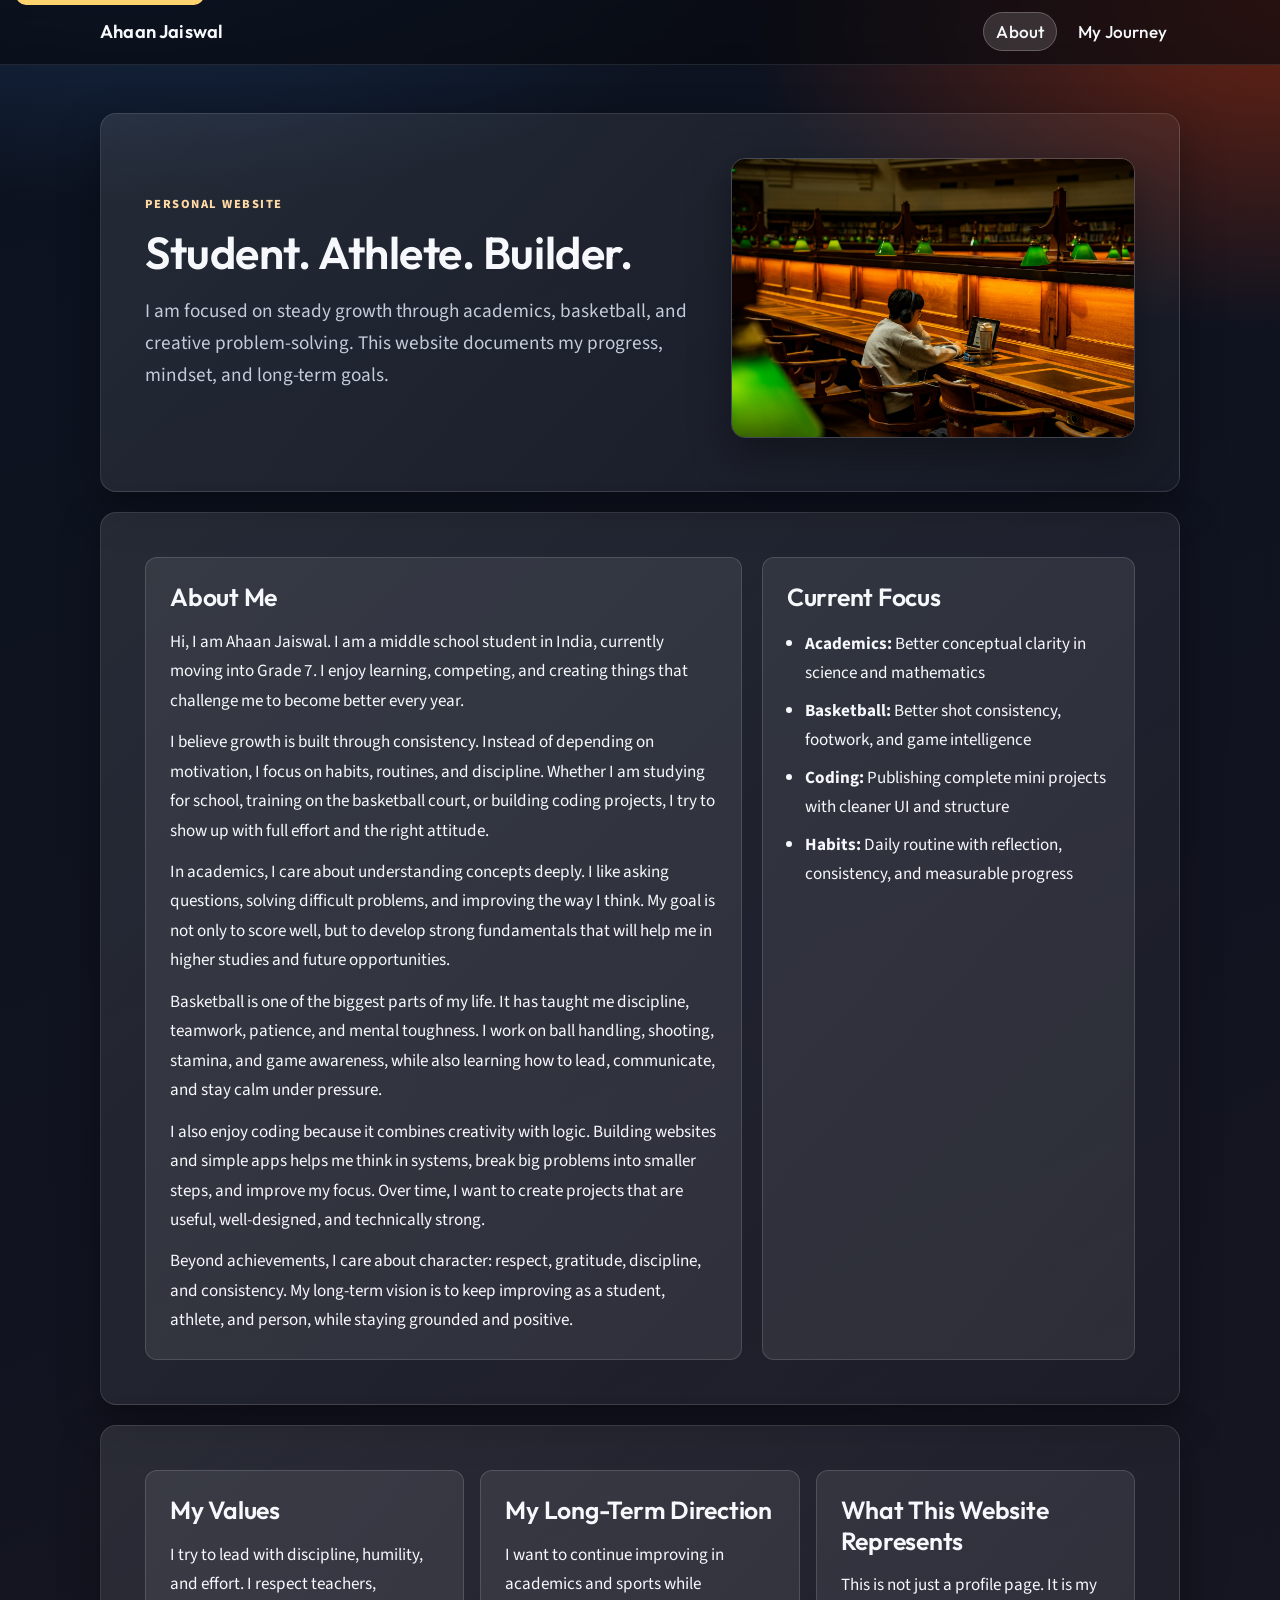
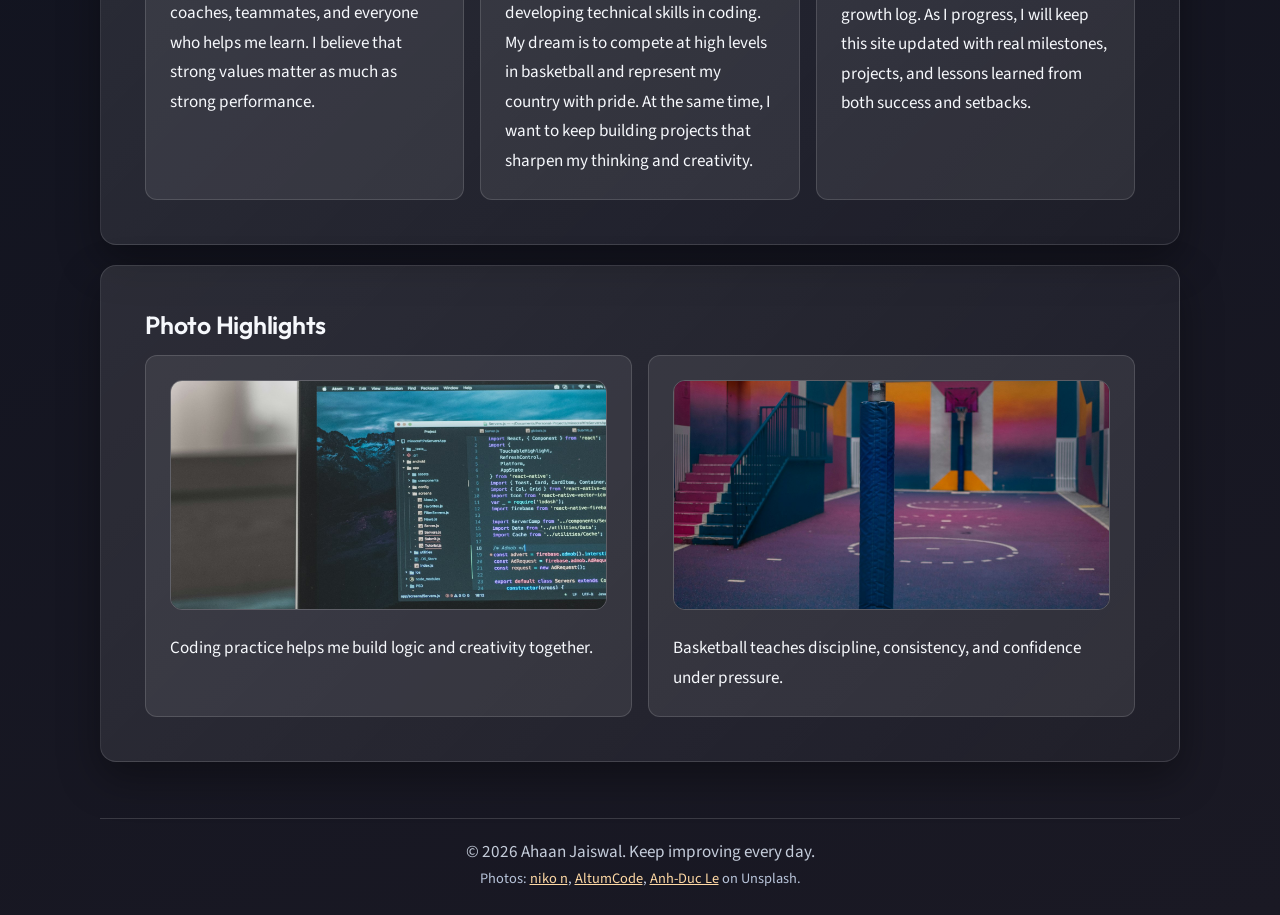
==== index.html @ 83261058 "Add files via upload" ====
<!DOCTYPE html>
<html lang="en">
<head>
  <meta charset="UTF-8">
  <meta name="viewport" content="width=device-width, initial-scale=1">
  <title>Ahaan Jaiswal | Student Portfolio</title>
  <meta name="description" content="Official website of Ahaan Jaiswal, a student developing in academics, basketball, coding, and personal growth.">
  <meta name="robots" content="index, follow">
  <link rel="canonical" href="https://example.com/">
  <meta property="og:type" content="website">
  <meta property="og:title" content="Ahaan Jaiswal | Student Portfolio">
  <meta property="og:description" content="Ahaan's personal website sharing his journey in academics, basketball, and coding.">
  <meta property="og:url" content="https://example.com/">
  <meta name="twitter:card" content="summary_large_image">
  <meta name="twitter:title" content="Ahaan Jaiswal | Student Portfolio">
  <meta name="twitter:description" content="Ahaan's personal website sharing his journey in academics, basketball, and coding.">
  <link rel="preconnect" href="https://fonts.googleapis.com">
  <link rel="preconnect" href="https://fonts.gstatic.com" crossorigin>
  <link href="https://fonts.googleapis.com/css2?family=Outfit:wght@500;600;700&family=Source+Sans+3:wght@400;500;600;700&display=swap" rel="stylesheet">
  <link rel="icon" href="favicon.svg" type="image/svg+xml">
  <link rel="stylesheet" href="style.css">
</head>
<body>
  <a class="skip-link" href="#main-content">Skip to main content</a>

  <header class="site-header">
    <nav class="navbar" aria-label="Main">
      <a class="logo" href="index.html" aria-label="Ahaan Jaiswal home">Ahaan Jaiswal</a>
      <ul class="nav-links">
        <li><a href="index.html" aria-current="page">About</a></li>
        <li><a href="journey.html">My Journey</a></li>
      </ul>
    </nav>
  </header>

  <main id="main-content">
    <section class="hero panel">
      <div class="hero-layout">
        <div>
          <p class="eyebrow">Personal Website</p>
          <h1>Student. Athlete. Builder.</h1>
          <p class="hero-copy">
            I am focused on steady growth through academics, basketball, and creative problem-solving.
            This website documents my progress, mindset, and long-term goals.
          </p>
        </div>
        <figure class="hero-media">
          <img src="assets/images/about-study.jpg" alt="Study desk setup with notebook and laptop" width="1600" height="1067" loading="eager">
        </figure>
      </div>
    </section>

    <section class="panel section-grid" aria-labelledby="about-heading">
      <article class="card content-card">
        <h2 id="about-heading">About Me</h2>
        <p>
          Hi, I am Ahaan Jaiswal. I am a middle school student in India, currently moving into Grade 7.
          I enjoy learning, competing, and creating things that challenge me to become better every year.
        </p>
        <p>
          I believe growth is built through consistency. Instead of depending on motivation, I focus on habits,
          routines, and discipline. Whether I am studying for school, training on the basketball court, or building
          coding projects, I try to show up with full effort and the right attitude.
        </p>
        <p>
          In academics, I care about understanding concepts deeply. I like asking questions, solving difficult problems,
          and improving the way I think. My goal is not only to score well, but to develop strong fundamentals that
          will help me in higher studies and future opportunities.
        </p>
        <p>
          Basketball is one of the biggest parts of my life. It has taught me discipline, teamwork, patience,
          and mental toughness. I work on ball handling, shooting, stamina, and game awareness, while also learning
          how to lead, communicate, and stay calm under pressure.
        </p>
        <p>
          I also enjoy coding because it combines creativity with logic. Building websites and simple apps helps me
          think in systems, break big problems into smaller steps, and improve my focus. Over time, I want to create
          projects that are useful, well-designed, and technically strong.
        </p>
        <p>
          Beyond achievements, I care about character: respect, gratitude, discipline, and consistency. My long-term
          vision is to keep improving as a student, athlete, and person, while staying grounded and positive.
        </p>
      </article>

      <aside class="card stats-card" aria-label="Core focus areas">
        <h2>Current Focus</h2>
        <ul>
          <li><strong>Academics:</strong> Better conceptual clarity in science and mathematics</li>
          <li><strong>Basketball:</strong> Better shot consistency, footwork, and game intelligence</li>
          <li><strong>Coding:</strong> Publishing complete mini projects with cleaner UI and structure</li>
          <li><strong>Habits:</strong> Daily routine with reflection, consistency, and measurable progress</li>
        </ul>
      </aside>
    </section>

    <section class="panel" aria-labelledby="values-heading">
      <div class="about-stack">
        <article class="card">
          <h2 id="values-heading">My Values</h2>
          <p>
            I try to lead with discipline, humility, and effort. I respect teachers, coaches, teammates,
            and everyone who helps me learn. I believe that strong values matter as much as strong performance.
          </p>
        </article>
        <article class="card">
          <h2>My Long-Term Direction</h2>
          <p>
            I want to continue improving in academics and sports while developing technical skills in coding.
            My dream is to compete at high levels in basketball and represent my country with pride.
            At the same time, I want to keep building projects that sharpen my thinking and creativity.
          </p>
        </article>
        <article class="card">
          <h2>What This Website Represents</h2>
          <p>
            This is not just a profile page. It is my growth log. As I progress, I will keep this site updated
            with real milestones, projects, and lessons learned from both success and setbacks.
          </p>
        </article>
      </div>
    </section>

    <section class="panel" aria-labelledby="photo-highlights-heading">
      <h2 id="photo-highlights-heading" class="section-title">Photo Highlights</h2>
      <div class="media-grid">
        <article class="card media-card">
          <img src="assets/images/about-coding.jpg" alt="Laptop showing code while someone types" width="1600" height="1953" loading="lazy">
          <p>Coding practice helps me build logic and creativity together.</p>
        </article>
        <article class="card media-card">
          <img src="assets/images/journey-basketball.jpg" alt="Basketball hoop on an outdoor court at sunset" width="1600" height="1067" loading="lazy">
          <p>Basketball teaches discipline, consistency, and confidence under pressure.</p>
        </article>
      </div>
    </section>
  </main>

  <footer class="site-footer">
    <p>© 2026 Ahaan Jaiswal. Keep improving every day.</p>
    <p class="credit-note">
      Photos: <a href="https://unsplash.com/photos/SFUgDVSkfUM" target="_blank" rel="noopener noreferrer">niko n</a>,
      <a href="https://unsplash.com/photos/zE007SNgcdE" target="_blank" rel="noopener noreferrer">AltumCode</a>,
      <a href="https://unsplash.com/photos/K40a6VZf9R4" target="_blank" rel="noopener noreferrer">Anh-Duc Le</a> on Unsplash.
    </p>
  </footer>
</body>
</html>
---- style.css ----
:root {
  --bg: #0b121f;
  --surface: rgba(255, 255, 255, 0.08);
  --surface-strong: rgba(255, 255, 255, 0.14);
  --text: #f6f8fc;
  --muted: #c4ccda;
  --primary: #ff6a00;
  --primary-deep: #d94b00;
  --ring: #ffd36d;
  --border: rgba(255, 255, 255, 0.22);
  --shadow: 0 16px 40px rgba(0, 0, 0, 0.35);
  --radius: 16px;
  --max-width: 1080px;
}

* {
  box-sizing: border-box;
}

html,
body {
  margin: 0;
  padding: 0;
}

body {
  font-family: "Source Sans 3", "Segoe UI", sans-serif;
  font-size: 1.07rem;
  font-weight: 400;
  color: var(--text);
  line-height: 1.72;
  -webkit-font-smoothing: antialiased;
  text-rendering: optimizeLegibility;
  background:
    radial-gradient(1200px 700px at 10% -10%, #1f3d68 0%, transparent 65%),
    radial-gradient(900px 550px at 100% 0%, #6b2312 0%, transparent 60%),
    linear-gradient(160deg, #0b121f 0%, #121420 50%, #1a1924 100%);
  min-height: 100vh;
}

.skip-link {
  position: absolute;
  top: -44px;
  left: 16px;
  background: var(--ring);
  color: #111;
  padding: 10px 14px;
  border-radius: 10px;
  text-decoration: none;
  font-weight: 700;
  z-index: 2000;
}

.skip-link:focus-visible {
  top: 16px;
}

.site-header {
  position: sticky;
  top: 0;
  z-index: 1000;
  backdrop-filter: blur(10px);
  background: rgba(8, 10, 16, 0.68);
  border-bottom: 1px solid rgba(255, 255, 255, 0.1);
}

.navbar {
  width: min(var(--max-width), calc(100% - 2rem));
  margin: 0 auto;
  padding: 16px 0;
  display: flex;
  justify-content: space-between;
  align-items: center;
  gap: 1rem;
}

.logo {
  color: var(--text);
  text-decoration: none;
  font-family: "Outfit", "Source Sans 3", sans-serif;
  font-size: 1.15rem;
  font-weight: 600;
  letter-spacing: 0.01em;
}

.nav-links {
  list-style: none;
  display: flex;
  gap: 0.5rem;
  margin: 0;
  padding: 0;
  flex-wrap: wrap;
  justify-content: flex-end;
}

.nav-links a {
  color: var(--text);
  text-decoration: none;
  font-family: "Outfit", "Source Sans 3", sans-serif;
  font-weight: 500;
  letter-spacing: 0.01em;
  padding: 8px 12px;
  border-radius: 999px;
  border: 1px solid transparent;
}

.nav-links a[aria-current="page"] {
  background: var(--surface-strong);
  border-color: var(--border);
}

.nav-links a:hover {
  background: var(--surface);
}

.nav-links a:focus-visible,
.logo:focus-visible,
button:focus-visible,
input:focus-visible,
select:focus-visible,
textarea:focus-visible {
  outline: 3px solid var(--ring);
  outline-offset: 2px;
}

main {
  width: min(var(--max-width), calc(100% - 2rem));
  margin: 0 auto;
  padding: 28px 0 56px;
}

.panel {
  margin-top: 20px;
  padding: clamp(24px, 4vw, 44px);
  border: 1px solid rgba(255, 255, 255, 0.12);
  border-radius: var(--radius);
  box-shadow: var(--shadow);
  background: linear-gradient(135deg, rgba(255, 255, 255, 0.1), rgba(255, 255, 255, 0.03));
}

.hero {
  text-align: left;
}

.hero-layout {
  display: grid;
  grid-template-columns: 1.25fr 0.9fr;
  align-items: center;
  gap: 24px;
}

.hero-media {
  margin: 0;
}

.hero-media img {
  width: 100%;
  height: 280px;
  object-fit: cover;
  border-radius: 14px;
  border: 1px solid rgba(255, 255, 255, 0.18);
  box-shadow: var(--shadow);
}

.eyebrow {
  text-transform: uppercase;
  letter-spacing: 0.12em;
  font-size: 0.78rem;
  font-weight: 800;
  color: #ffd9a5;
  margin: 0;
}

h1,
h2 {
  margin: 0;
  line-height: 1.24;
  letter-spacing: -0.01em;
}

h1 {
  margin-top: 10px;
  font-family: "Outfit", "Source Sans 3", sans-serif;
  font-size: clamp(1.85rem, 4vw, 2.8rem);
  font-weight: 600;
}

h2 {
  font-family: "Outfit", "Source Sans 3", sans-serif;
  font-size: clamp(1.2rem, 2.8vw, 1.55rem);
  font-weight: 600;
}

.section-title {
  margin-bottom: 14px;
}

.hero-copy {
  margin-top: 14px;
  max-width: 62ch;
  color: var(--muted);
  font-size: clamp(1.05rem, 1.8vw, 1.2rem);
  line-height: 1.68;
}

.section-grid {
  display: grid;
  grid-template-columns: 1.6fr 1fr;
  gap: 20px;
}

.card {
  border-radius: calc(var(--radius) - 4px);
  background: var(--surface);
  border: 1px solid rgba(255, 255, 255, 0.14);
  padding: 24px;
}

.card p {
  margin: 12px 0 0;
}

.card p:first-of-type {
  margin-top: 14px;
}

.stats-card ul {
  margin: 16px 0 0;
  padding-left: 18px;
}

.stats-card li {
  margin-top: 8px;
}

.timeline {
  display: grid;
  gap: 16px;
}

.about-stack {
  display: grid;
  grid-template-columns: repeat(3, minmax(0, 1fr));
  gap: 16px;
}

.timeline-item {
  position: relative;
  padding-left: 26px;
}

.timeline-image {
  margin-top: 14px;
  width: 100%;
  max-width: 560px;
  height: 180px;
  object-fit: cover;
  border-radius: 12px;
  border: 1px solid rgba(255, 255, 255, 0.18);
}

.timeline-item::before {
  content: "";
  position: absolute;
  left: 0;
  top: 7px;
  width: 12px;
  height: 12px;
  border-radius: 50%;
  background: linear-gradient(45deg, var(--primary), #ffb347);
  box-shadow: 0 0 0 5px rgba(255, 106, 0, 0.2);
}

.form-card form {
  margin-top: 18px;
  display: grid;
  gap: 10px;
  max-width: 650px;
}

label {
  font-weight: 700;
}

input,
select,
textarea {
  width: 100%;
  border: 1px solid rgba(255, 255, 255, 0.28);
  border-radius: 10px;
  padding: 11px 12px;
  font: inherit;
  color: var(--text);
  background: rgba(0, 0, 0, 0.26);
}

textarea {
  resize: vertical;
  min-height: 120px;
}

button {
  margin-top: 6px;
  width: fit-content;
  border: 1px solid transparent;
  border-radius: 999px;
  padding: 11px 18px;
  background: linear-gradient(135deg, var(--primary), var(--primary-deep));
  color: #fff;
  font: inherit;
  font-weight: 800;
  cursor: pointer;
}

button:hover {
  filter: brightness(1.07);
}

.form-note {
  margin-top: 16px;
  color: #ffe4c4;
  font-size: 0.92rem;
}

.media-grid {
  display: grid;
  grid-template-columns: repeat(2, minmax(0, 1fr));
  gap: 16px;
}

.media-card img {
  width: 100%;
  height: 230px;
  object-fit: cover;
  border-radius: 12px;
  border: 1px solid rgba(255, 255, 255, 0.2);
}

.media-card p {
  margin-top: 12px;
}

.site-footer {
  width: min(var(--max-width), calc(100% - 2rem));
  margin: 0 auto 24px;
  border-top: 1px solid rgba(255, 255, 255, 0.15);
  padding-top: 18px;
  color: var(--muted);
}

.site-footer p {
  margin: 0;
  text-align: center;
}

.credit-note {
  margin-top: 8px;
  font-size: 0.9rem;
  color: #b8c4da;
}

.credit-note a {
  color: #ffd9a5;
}

@media (max-width: 850px) {
  .hero-layout {
    grid-template-columns: 1fr;
  }

  .section-grid {
    grid-template-columns: 1fr;
  }

  .about-stack {
    grid-template-columns: 1fr;
  }

  .media-grid {
    grid-template-columns: 1fr;
  }

  .navbar {
    flex-direction: column;
    align-items: flex-start;
  }

  .nav-links {
    width: 100%;
    justify-content: flex-start;
  }
}

@media (max-width: 560px) {
  main {
    width: calc(100% - 1.25rem);
  }

  .panel,
  .card {
    padding: 18px;
  }

  .nav-links a {
    padding: 8px 10px;
  }
}
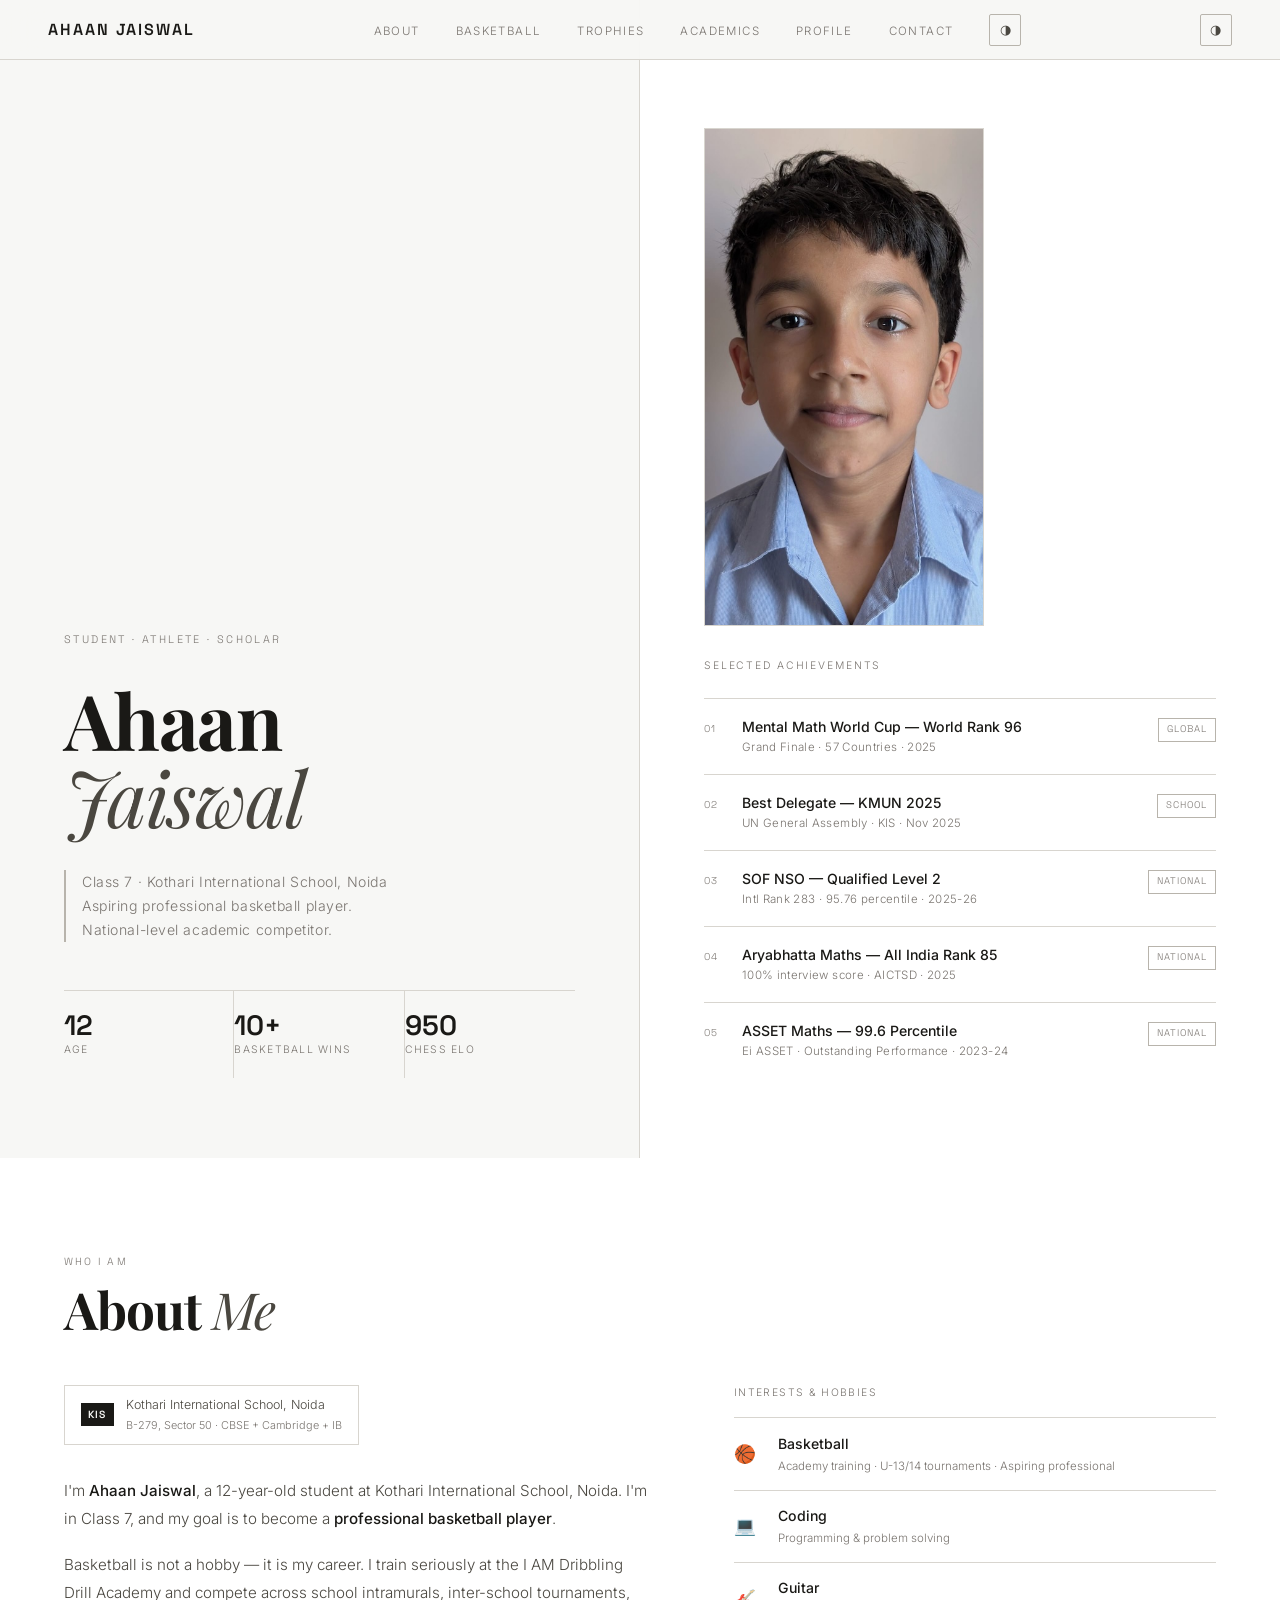
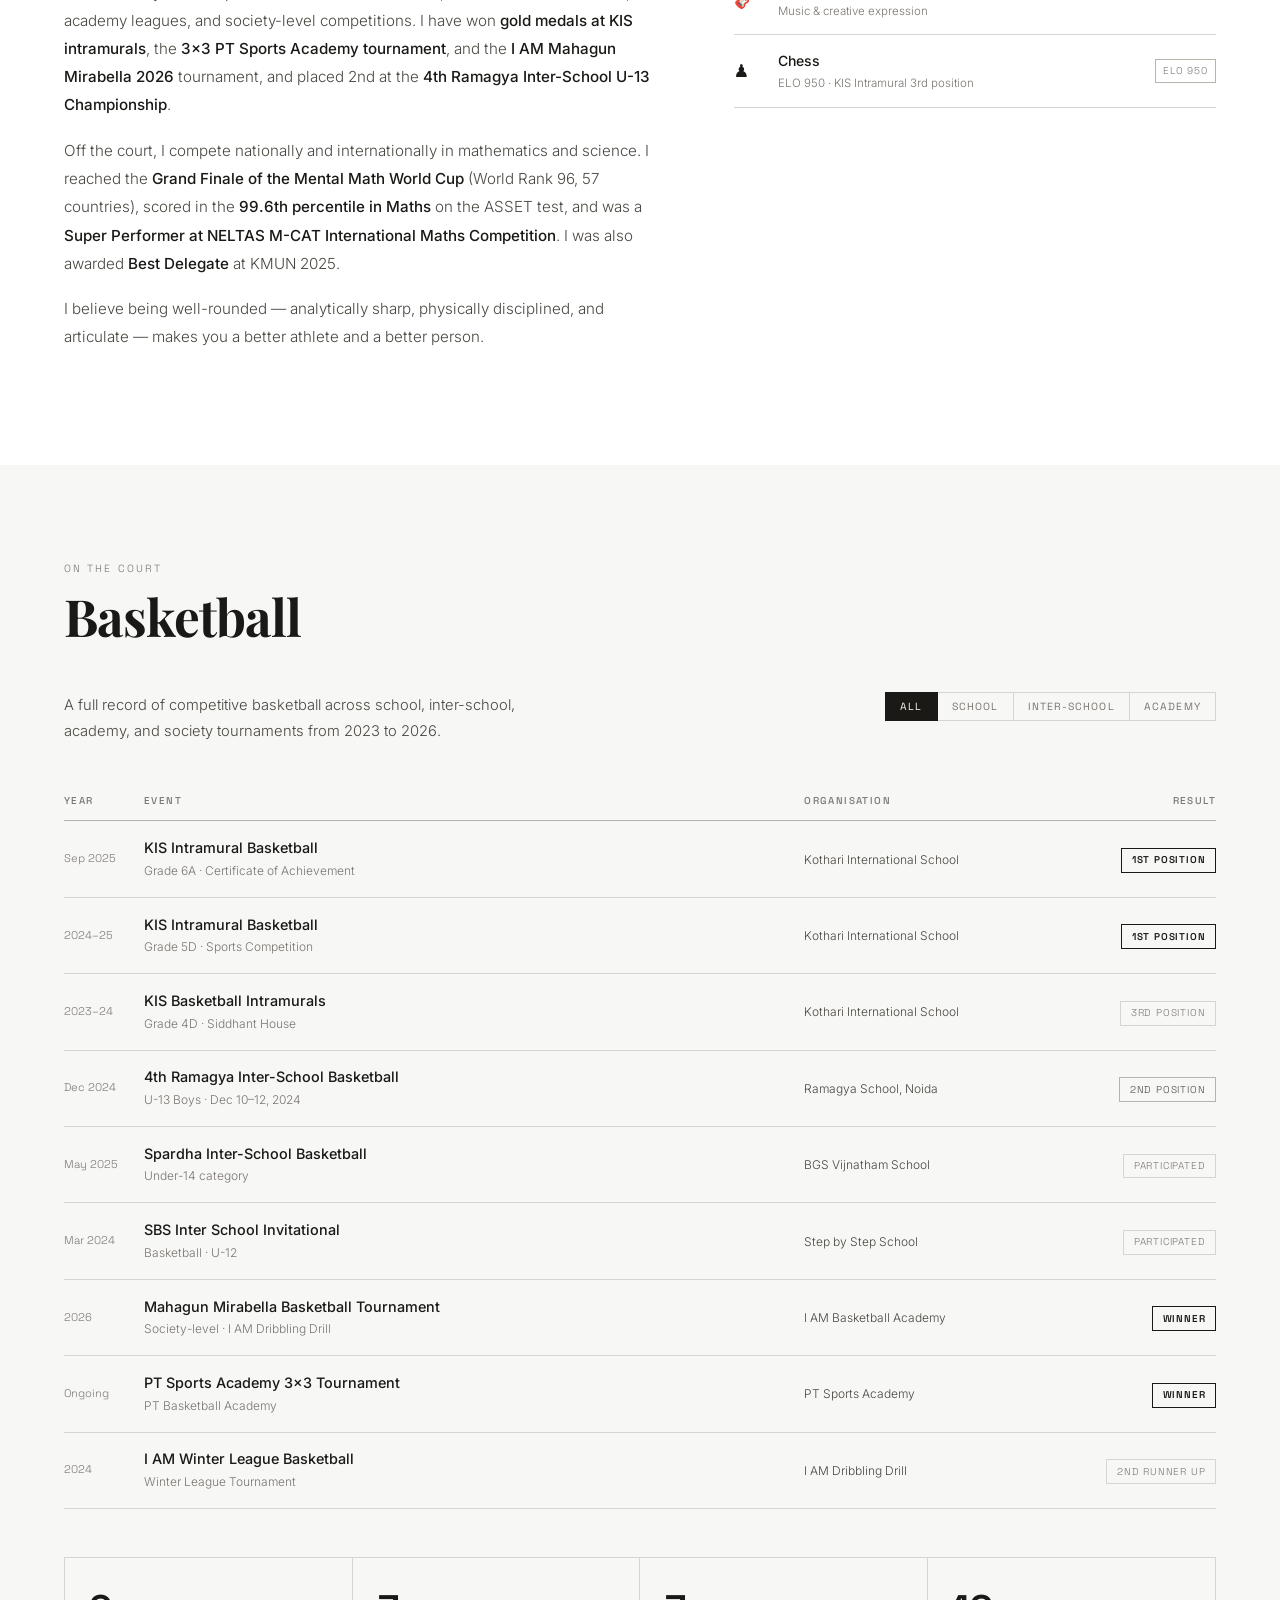
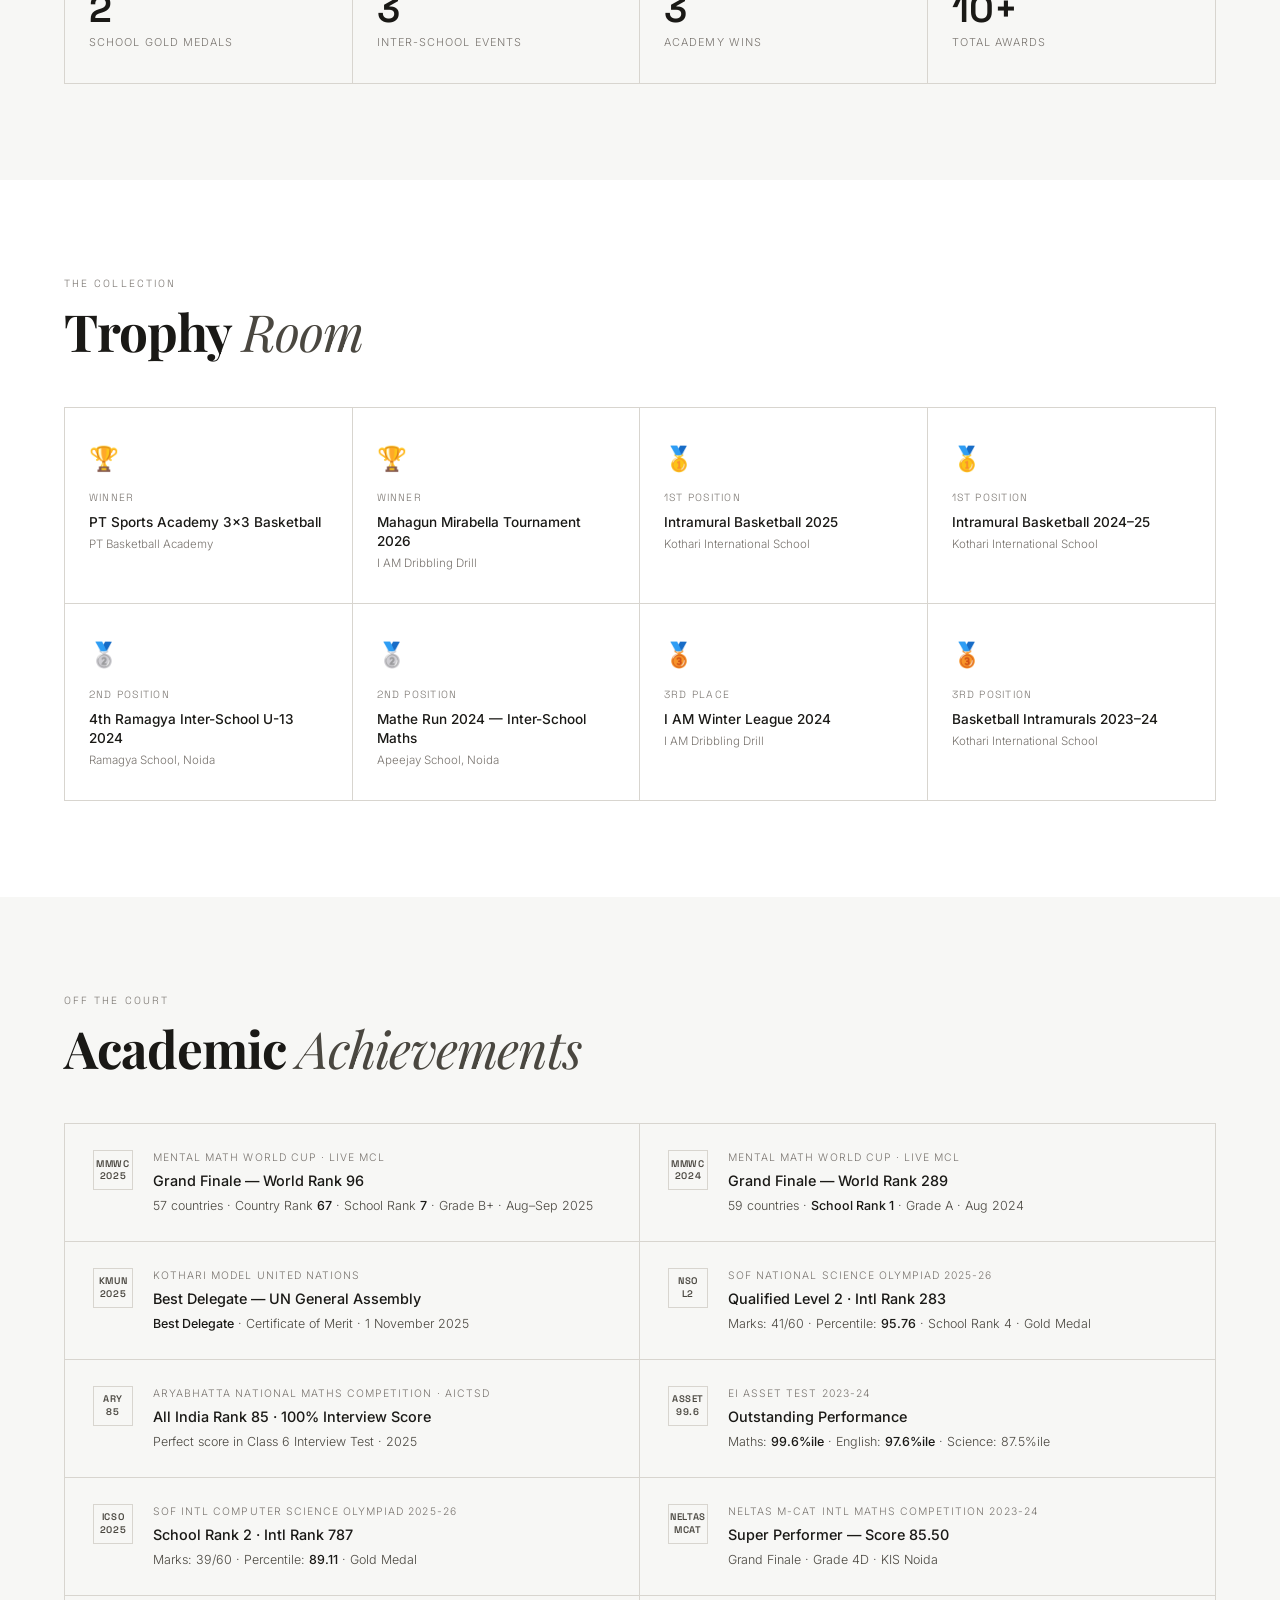
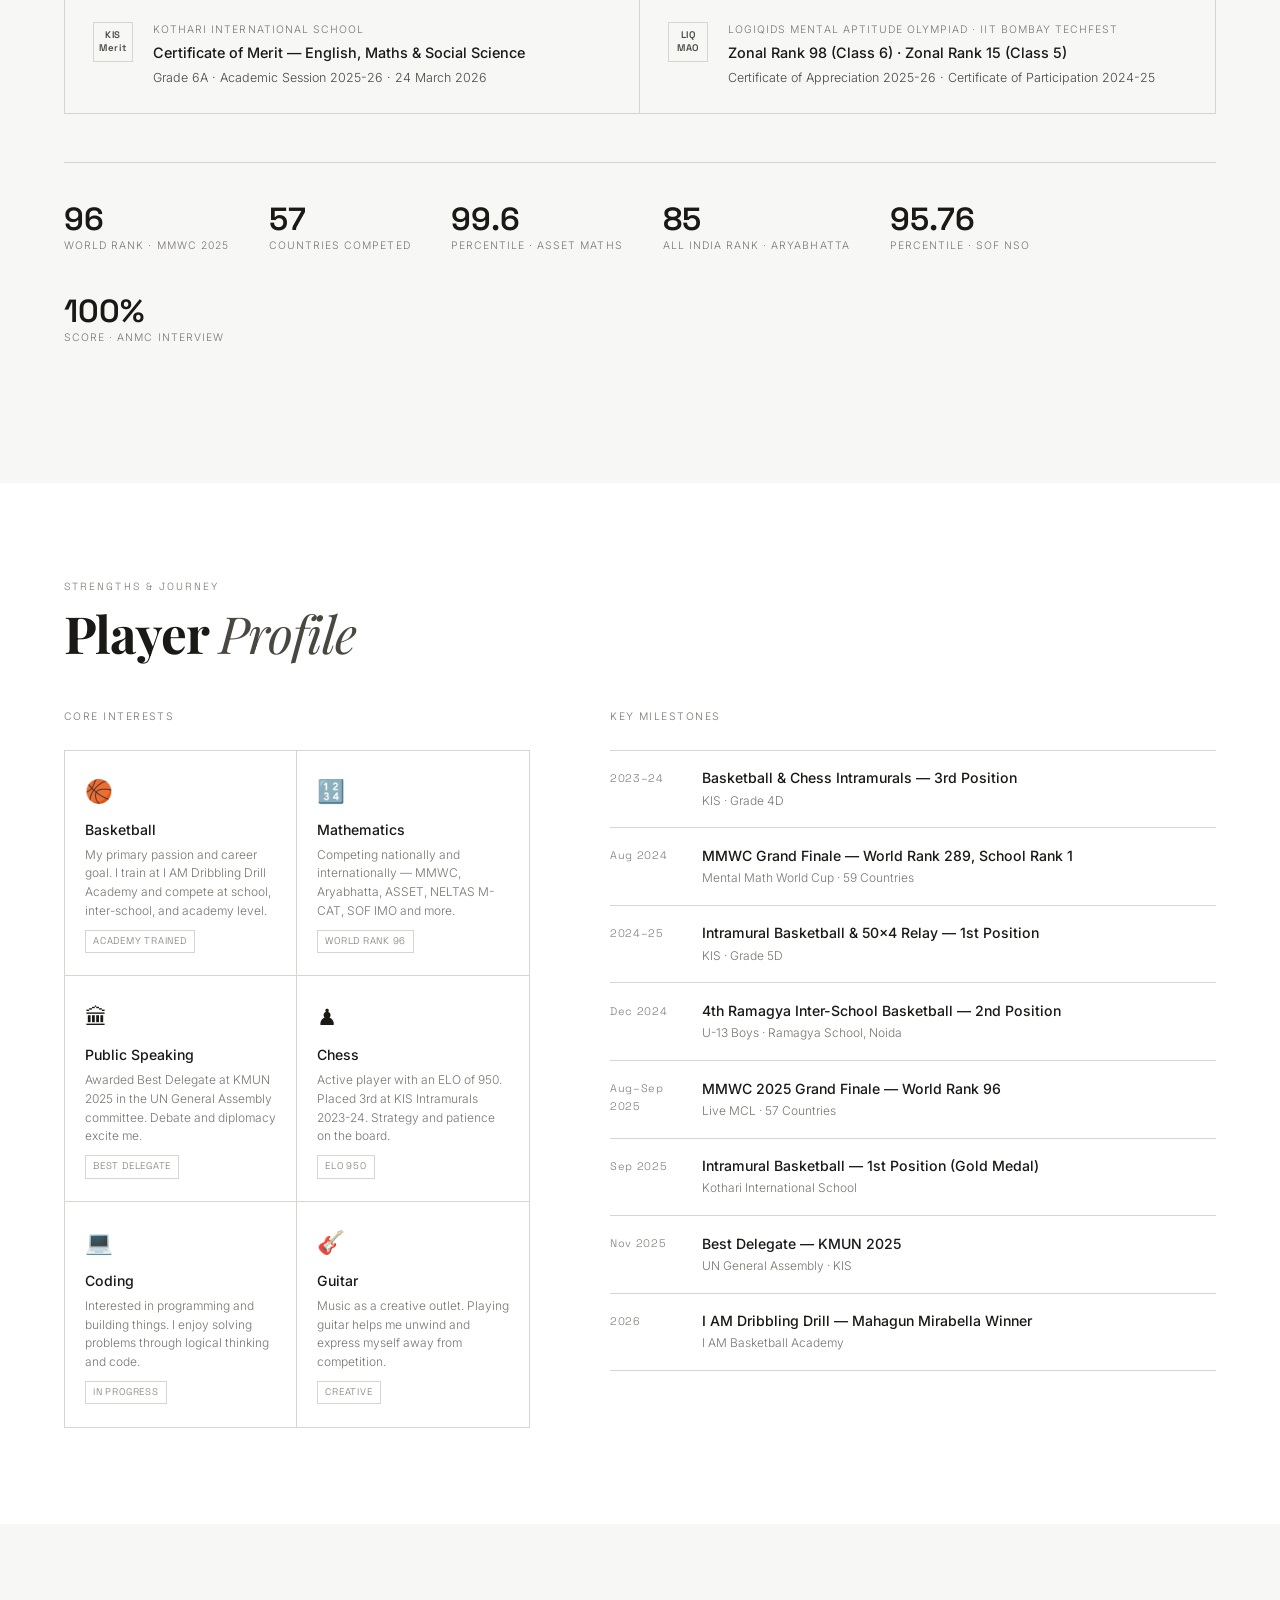
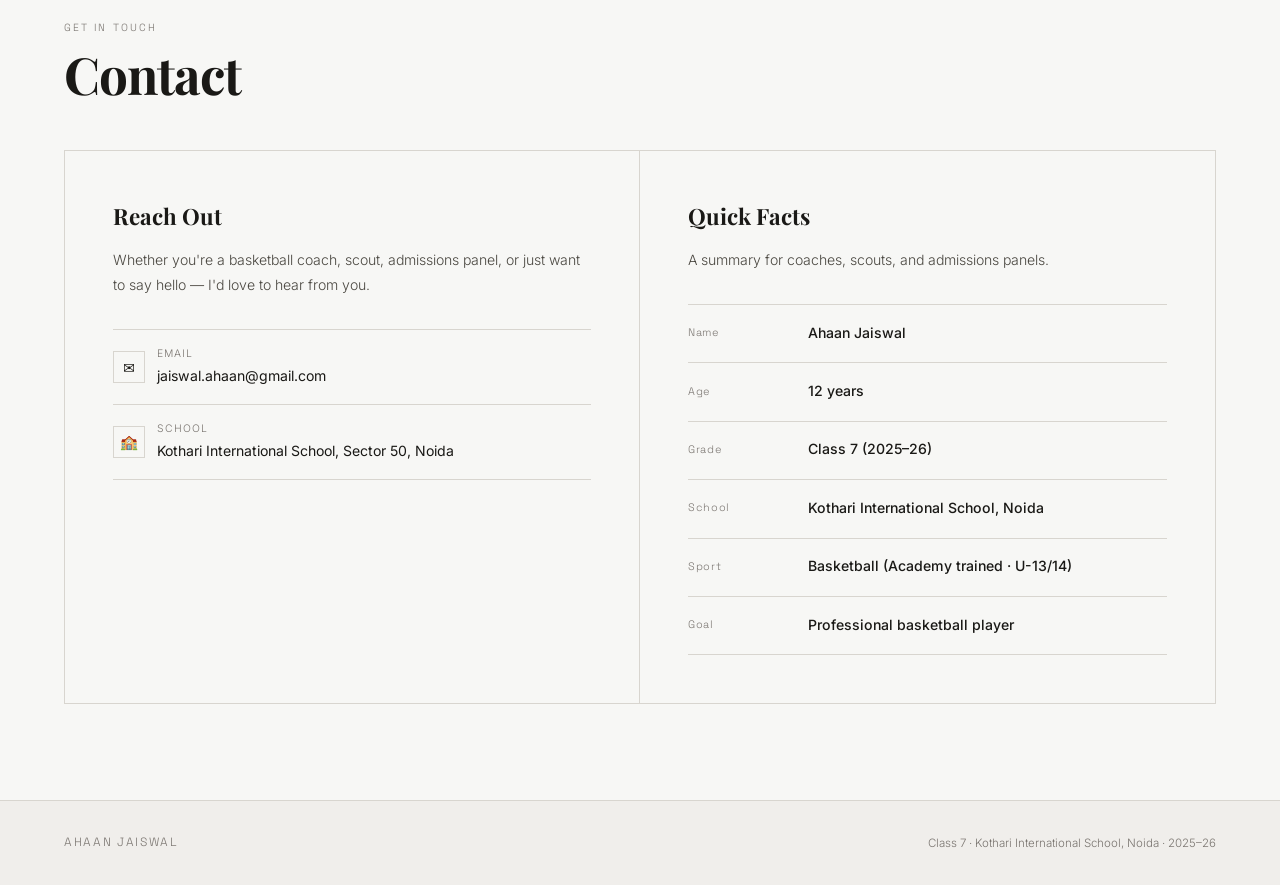
==== commit 64b20ac7: "Add files via upload" ====
--- a/index.html
+++ b/index.html
@@ -1,148 +1,1263 @@
 <!DOCTYPE html>
-<html lang="en">
+<html lang="en" data-theme="light">
 <head>
-  <meta charset="UTF-8">
-  <meta name="viewport" content="width=device-width, initial-scale=1">
-  <title>Ahaan Jaiswal | Student Portfolio</title>
-  <meta name="description" content="Official website of Ahaan Jaiswal, a student developing in academics, basketball, coding, and personal growth.">
-  <meta name="robots" content="index, follow">
-  <link rel="canonical" href="https://example.com/">
-  <meta property="og:type" content="website">
-  <meta property="og:title" content="Ahaan Jaiswal | Student Portfolio">
-  <meta property="og:description" content="Ahaan's personal website sharing his journey in academics, basketball, and coding.">
-  <meta property="og:url" content="https://example.com/">
-  <meta name="twitter:card" content="summary_large_image">
-  <meta name="twitter:title" content="Ahaan Jaiswal | Student Portfolio">
-  <meta name="twitter:description" content="Ahaan's personal website sharing his journey in academics, basketball, and coding.">
-  <link rel="preconnect" href="https://fonts.googleapis.com">
-  <link rel="preconnect" href="https://fonts.gstatic.com" crossorigin>
-  <link href="https://fonts.googleapis.com/css2?family=Outfit:wght@500;600;700&family=Source+Sans+3:wght@400;500;600;700&display=swap" rel="stylesheet">
-  <link rel="icon" href="favicon.svg" type="image/svg+xml">
-  <link rel="stylesheet" href="style.css">
+<meta charset="UTF-8">
+<meta name="viewport" content="width=device-width, initial-scale=1.0">
+<title>Ahaan Jaiswal</title>
+<link rel="preconnect" href="https://fonts.googleapis.com">
+<link rel="preconnect" href="https://fonts.gstatic.com" crossorigin>
+<link href="https://fonts.googleapis.com/css2?family=Inter:wght@300;400;500;600&family=Playfair+Display:ital,wght@0,700;1,400&family=Space+Grotesk:wght@300;400;500;600&display=swap" rel="stylesheet">
+<style>
+
+/* ─────────────────────────────────────────
+   DESIGN TOKENS
+───────────────────────────────────────── */
+[data-theme="light"] {
+  --bg:           #f7f7f5;
+  --bg-2:         #ffffff;
+  --bg-3:         #f0eeeb;
+  --bg-4:         #e8e6e1;
+  --line:         #d8d5cf;
+  --line-strong:  #b8b4ac;
+  --text-1:       #1a1916;
+  --text-2:       #4a4740;
+  --text-3:       #7a7570;
+  --accent:       #1a1916;
+  --accent-inv:   #f7f7f5;
+  --ink:          #1a1916;
+  --red:          #c0392b;
+  --nav-bg:       rgba(247,247,245,0.92);
+  --card-hover:   #fafaf8;
+  --shadow-sm:    0 1px 3px rgba(0,0,0,0.06);
+  --shadow-md:    0 4px 16px rgba(0,0,0,0.07);
+  --toggle-icon:  "◐";
+}
+[data-theme="dark"] {
+  --bg:           #111110;
+  --bg-2:         #1c1b19;
+  --bg-3:         #242320;
+  --bg-4:         #2e2c28;
+  --line:         #2e2c28;
+  --line-strong:  #48453e;
+  --text-1:       #f0eeeb;
+  --text-2:       #c0bdb5;
+  --text-3:       #7a7870;
+  --accent:       #f0eeeb;
+  --accent-inv:   #111110;
+  --ink:          #f0eeeb;
+  --red:          #e05a4a;
+  --nav-bg:       rgba(17,17,16,0.92);
+  --card-hover:   #222120;
+  --shadow-sm:    0 1px 3px rgba(0,0,0,0.3);
+  --shadow-md:    0 4px 16px rgba(0,0,0,0.4);
+  --toggle-icon:  "○";
+}
+
+/* ─────────────────────────────────────────
+   BASE
+───────────────────────────────────────── */
+*, *::before, *::after { margin:0; padding:0; box-sizing:border-box; }
+html { scroll-behavior:smooth; font-size:16px; }
+body {
+  background: var(--bg);
+  color: var(--text-1);
+  font-family: 'Inter', system-ui, sans-serif;
+  font-weight: 300;
+  line-height: 1.6;
+  overflow-x: hidden;
+  transition: background .25s, color .25s;
+  -webkit-font-smoothing: antialiased;
+}
+::selection { background: var(--text-1); color: var(--bg); }
+
+/* ─────────────────────────────────────────
+   NAV
+───────────────────────────────────────── */
+nav {
+  position: fixed; top: 0; left: 0; right: 0; z-index: 200;
+  height: 60px;
+  display: flex; align-items: center; justify-content: space-between;
+  padding: 0 3rem;
+  background: var(--nav-bg);
+  backdrop-filter: blur(20px) saturate(1.4);
+  border-bottom: 1px solid var(--line);
+  transition: background .25s;
+}
+.nav-logo {
+  font-family: 'Space Grotesk', sans-serif;
+  font-weight: 600; font-size: 1rem;
+  letter-spacing: 0.12em; text-transform: uppercase;
+  color: var(--text-1); text-decoration: none;
+}
+.nav-links {
+  display: flex; gap: 2.25rem; list-style: none; align-items: center;
+}
+.nav-links a {
+  font-size: 0.72rem; letter-spacing: 0.12em; text-transform: uppercase;
+  color: var(--text-3); text-decoration: none;
+  transition: color .15s;
+}
+.nav-links a:hover { color: var(--text-1); }
+
+/* theme toggle */
+.theme-btn {
+  width: 32px; height: 32px;
+  border: 1px solid var(--line-strong);
+  background: transparent;
+  color: var(--text-2);
+  font-size: 0.8rem;
+  cursor: pointer;
+  display: flex; align-items: center; justify-content: center;
+  transition: all .15s;
+  border-radius: 2px;
+}
+.theme-btn:hover { background: var(--text-1); color: var(--bg); border-color: var(--text-1); }
+
+/* burger */
+.nav-burger {
+  display: none; flex-direction: column; gap: 4px;
+  background: none; border: none; cursor: pointer; padding: 4px;
+}
+.nav-burger span {
+  display: block; width: 20px; height: 1.5px;
+  background: var(--text-2); transition: all .25s;
+}
+.nav-mobile {
+  display: none; position: fixed;
+  top: 60px; left: 0; right: 0;
+  background: var(--bg-2);
+  border-bottom: 1px solid var(--line);
+  z-index: 199; flex-direction: column;
+  padding: 1.5rem 2rem 2rem;
+  gap: 0;
+}
+.nav-mobile.open { display: flex; }
+.nav-mobile a {
+  font-size: 0.8rem; letter-spacing: 0.12em; text-transform: uppercase;
+  color: var(--text-2); text-decoration: none;
+  padding: 0.9rem 0;
+  border-bottom: 1px solid var(--line);
+}
+.nav-mobile a:last-of-type { border-bottom: none; }
+
+/* ─────────────────────────────────────────
+   HERO
+───────────────────────────────────────── */
+.hero {
+  min-height: 100vh;
+  display: grid; grid-template-columns: 1fr 1fr;
+  padding: 0;
+}
+.hero-left {
+  display: flex; flex-direction: column; justify-content: flex-end;
+  padding: 8rem 4rem 5rem;
+  border-right: 1px solid var(--line);
+}
+.hero-right {
+  display: flex; flex-direction: column; justify-content: flex-end;
+  padding: 8rem 4rem 5rem;
+  background: var(--bg-2);
+}
+
+.hero-kicker {
+  font-family: 'Space Grotesk', sans-serif;
+  font-size: 0.68rem; letter-spacing: 0.22em; text-transform: uppercase;
+  color: var(--text-3); margin-bottom: 2rem;
+}
+h1.hero-name {
+  font-family: 'Playfair Display', Georgia, serif;
+  font-weight: 700;
+  font-size: clamp(3.5rem, 6vw, 6rem);
+  line-height: 1.0;
+  color: var(--text-1);
+  margin-bottom: 0.15em;
+  letter-spacing: -0.02em;
+}
+h1.hero-name em {
+  font-style: italic; font-weight: 400;
+  color: var(--text-2);
+}
+.hero-sub {
+  font-size: 0.88rem; color: var(--text-3);
+  margin-top: 1.5rem; margin-bottom: 3rem;
+  letter-spacing: 0.04em;
+  border-left: 2px solid var(--line-strong);
+  padding-left: 1rem;
+  line-height: 1.7;
+}
+
+.hero-stats {
+  display: grid; grid-template-columns: repeat(3, 1fr);
+  gap: 0; border-top: 1px solid var(--line);
+}
+.stat {
+  padding: 1.25rem 0;
+  border-right: 1px solid var(--line);
+}
+.stat:last-child { border-right: none; }
+.stat-num {
+  font-family: 'Space Grotesk', sans-serif;
+  font-size: 1.75rem; font-weight: 600;
+  color: var(--text-1); line-height: 1;
+  margin-bottom: 0.2rem;
+}
+.stat-label {
+  font-size: 0.65rem; letter-spacing: 0.12em;
+  text-transform: uppercase; color: var(--text-3);
+}
+
+/* right side achievement list */
+.hero-achievement-list {
+  display: flex; flex-direction: column; gap: 0;
+  border-top: 1px solid var(--line);
+  flex: 1; justify-content: flex-end;
+  margin-top: auto;
+}
+.hero-ach-item {
+  display: flex; align-items: baseline; gap: 1.25rem;
+  padding: 1.1rem 0;
+  border-bottom: 1px solid var(--line);
+}
+.hero-ach-item:last-child { border-bottom: none; }
+.ach-index {
+  font-family: 'Space Grotesk', sans-serif;
+  font-size: 0.62rem; letter-spacing: 0.08em;
+  color: var(--text-3); flex-shrink: 0; width: 18px;
+}
+.ach-body { min-width: 0; }
+.ach-title {
+  font-size: 0.88rem; font-weight: 500;
+  color: var(--text-1); line-height: 1.35;
+}
+.ach-meta {
+  font-size: 0.72rem; color: var(--text-3);
+  margin-top: 0.15rem; letter-spacing: 0.03em;
+}
+.ach-tag {
+  margin-left: auto; flex-shrink: 0;
+  font-family: 'Space Grotesk', sans-serif;
+  font-size: 0.6rem; letter-spacing: 0.1em;
+  text-transform: uppercase; padding: 0.2rem 0.5rem;
+  border: 1px solid var(--line-strong); color: var(--text-3);
+  white-space: nowrap;
+}
+.hero-right-label {
+  font-size: 0.65rem; letter-spacing: 0.18em;
+  text-transform: uppercase; color: var(--text-3);
+  margin-bottom: 1.5rem;
+}
+
+/* ─────────────────────────────────────────
+   SECTION COMMON
+───────────────────────────────────────── */
+section { padding: 6rem 4rem; }
+.s-eyebrow {
+  font-family: 'Space Grotesk', sans-serif;
+  font-size: 0.65rem; letter-spacing: 0.2em; text-transform: uppercase;
+  color: var(--text-3); margin-bottom: 0.75rem;
+}
+h2.s-title {
+  font-family: 'Playfair Display', Georgia, serif;
+  font-size: clamp(2rem, 4vw, 3.2rem);
+  font-weight: 700; line-height: 1.05;
+  letter-spacing: -0.02em;
+  color: var(--text-1);
+  margin-bottom: 3rem;
+}
+h2.s-title em { font-style: italic; font-weight: 400; color: var(--text-2); }
+.s-rule { width: 32px; height: 1px; background: var(--line-strong); margin: 1rem 0 3rem; }
+
+/* ─────────────────────────────────────────
+   ABOUT
+───────────────────────────────────────── */
+.about { background: var(--bg-2); }
+.about-layout { display: grid; grid-template-columns: 1.1fr 0.9fr; gap: 5rem; align-items: start; }
+
+.school-tag {
+  display: inline-flex; align-items: center; gap: 0.75rem;
+  border: 1px solid var(--line);
+  padding: 0.6rem 1rem;
+  margin-bottom: 2rem;
+}
+.school-tag-mark {
+  font-family: 'Space Grotesk', sans-serif;
+  font-size: 0.65rem; font-weight: 600; letter-spacing: 0.1em;
+  background: var(--text-1); color: var(--bg);
+  padding: 0.2rem 0.45rem;
+}
+.school-tag-text { font-size: 0.78rem; color: var(--text-2); }
+.school-tag-sub { font-size: 0.68rem; color: var(--text-3); margin-top: 0.1rem; }
+
+.about-body p {
+  font-size: 0.95rem; color: var(--text-2); line-height: 1.85;
+  margin-bottom: 1.1rem;
+}
+.about-body p strong { color: var(--text-1); font-weight: 500; }
+
+.hobbies-list { display: flex; flex-direction: column; gap: 0; }
+.hobby-row {
+  display: flex; align-items: center; gap: 1rem;
+  padding: 0.9rem 0;
+  border-bottom: 1px solid var(--line);
+}
+.hobby-row:first-child { border-top: 1px solid var(--line); }
+.hobby-icon { font-size: 1.1rem; width: 28px; flex-shrink: 0; }
+.hobby-info { flex: 1; min-width: 0; }
+.hobby-name { font-size: 0.88rem; font-weight: 500; color: var(--text-1); }
+.hobby-sub  { font-size: 0.72rem; color: var(--text-3); margin-top: 0.1rem; }
+.hobby-badge {
+  font-family: 'Space Grotesk', sans-serif;
+  font-size: 0.62rem; letter-spacing: 0.08em;
+  border: 1px solid var(--line-strong);
+  padding: 0.18rem 0.45rem; color: var(--text-3); flex-shrink: 0;
+}
+
+/* ─────────────────────────────────────────
+   BASKETBALL
+───────────────────────────────────────── */
+.basketball { background: var(--bg); }
+.bball-header {
+  display: flex; align-items: flex-start; justify-content: space-between;
+  gap: 2rem; margin-bottom: 3rem; flex-wrap: wrap;
+}
+.bball-intro { font-size: 0.92rem; color: var(--text-2); max-width: 520px; line-height: 1.8; }
+
+.filter-group { display: flex; gap: 0; flex-wrap: wrap; }
+.filter-btn {
+  font-family: 'Space Grotesk', sans-serif;
+  font-size: 0.65rem; letter-spacing: 0.1em; text-transform: uppercase;
+  padding: 0.45rem 0.9rem;
+  background: transparent; cursor: pointer;
+  border: 1px solid var(--line); margin-left: -1px;
+  color: var(--text-3); transition: all .15s;
+}
+.filter-btn:first-child { margin-left: 0; }
+.filter-btn.active, .filter-btn:hover {
+  background: var(--text-1); color: var(--bg); border-color: var(--text-1); z-index: 1;
+}
+
+.bball-table { width: 100%; border-collapse: collapse; }
+.bball-table thead tr {
+  border-bottom: 1px solid var(--line-strong);
+}
+.bball-table th {
+  font-family: 'Space Grotesk', sans-serif;
+  font-size: 0.62rem; letter-spacing: 0.14em; text-transform: uppercase;
+  color: var(--text-3); font-weight: 500;
+  padding: 0 1rem 0.75rem 0; text-align: left;
+}
+.bball-table th:last-child { text-align: right; padding-right: 0; }
+.bball-table tbody tr {
+  border-bottom: 1px solid var(--line);
+  transition: background .12s;
+}
+.bball-table tbody tr:hover { background: var(--card-hover); }
+.bball-table tbody tr.hidden { display: none; }
+.bball-table td {
+  padding: 1.05rem 1rem 1.05rem 0;
+  vertical-align: middle;
+}
+.bball-table td:last-child { text-align: right; padding-right: 0; }
+.td-year {
+  font-family: 'Space Grotesk', sans-serif;
+  font-size: 0.7rem; color: var(--text-3);
+  white-space: nowrap; width: 80px;
+}
+.td-event {
+  font-size: 0.9rem; font-weight: 500; color: var(--text-1);
+  line-height: 1.35;
+}
+.td-context {
+  font-size: 0.75rem; color: var(--text-3);
+  margin-top: 0.2rem;
+}
+.td-org {
+  font-size: 0.75rem; color: var(--text-2);
+  width: 180px; white-space: nowrap;
+  overflow: hidden; text-overflow: ellipsis;
+}
+.result-pill {
+  display: inline-flex; align-items: center; gap: 0.35rem;
+  font-family: 'Space Grotesk', sans-serif;
+  font-size: 0.62rem; letter-spacing: 0.08em; text-transform: uppercase;
+  padding: 0.22rem 0.6rem;
+  border: 1px solid var(--line);
+  color: var(--text-2); white-space: nowrap;
+}
+.pill-1st { border-color: var(--text-1); color: var(--text-1); font-weight: 600; }
+.pill-2nd { border-color: var(--line-strong); color: var(--text-2); }
+.pill-3rd { border-color: var(--line); color: var(--text-3); }
+.pill-part { border-color: var(--line); color: var(--text-3); }
+
+/* stats bar */
+.bball-stats {
+  display: grid; grid-template-columns: repeat(4, 1fr);
+  border: 1px solid var(--line); margin-top: 3rem;
+}
+.bs-item {
+  padding: 2rem 1.5rem;
+  border-right: 1px solid var(--line);
+}
+.bs-item:last-child { border-right: none; }
+.bs-num {
+  font-family: 'Space Grotesk', sans-serif;
+  font-size: 2.4rem; font-weight: 600;
+  color: var(--text-1); line-height: 1;
+  margin-bottom: 0.35rem;
+}
+.bs-label {
+  font-size: 0.68rem; letter-spacing: 0.1em;
+  text-transform: uppercase; color: var(--text-3);
+}
+
+/* ─────────────────────────────────────────
+   TROPHY ROOM
+───────────────────────────────────────── */
+.trophies { background: var(--bg-2); }
+.trophy-grid {
+  display: grid; grid-template-columns: repeat(4, 1fr); gap: 0;
+  border: 1px solid var(--line);
+}
+.trophy-cell {
+  padding: 2rem 1.5rem;
+  border-right: 1px solid var(--line);
+  border-bottom: 1px solid var(--line);
+  transition: background .15s;
+}
+.trophy-cell:hover { background: var(--bg-3); }
+.trophy-cell:nth-child(4n) { border-right: none; }
+.trophy-cell:nth-last-child(-n+4) { border-bottom: none; }
+.trophy-medal { font-size: 1.5rem; margin-bottom: 0.75rem; }
+.trophy-pos {
+  font-family: 'Space Grotesk', sans-serif;
+  font-size: 0.65rem; letter-spacing: 0.12em; text-transform: uppercase;
+  color: var(--text-3); margin-bottom: 0.4rem;
+}
+.trophy-name { font-size: 0.85rem; font-weight: 500; color: var(--text-1); line-height: 1.4; margin-bottom: 0.25rem; }
+.trophy-org  { font-size: 0.72rem; color: var(--text-3); line-height: 1.4; }
+
+/* ─────────────────────────────────────────
+   ACADEMICS
+───────────────────────────────────────── */
+.academics { background: var(--bg); }
+.ac-grid {
+  display: grid; grid-template-columns: repeat(2, 1fr); gap: 0;
+  border: 1px solid var(--line);
+}
+.ac-card {
+  display: flex; gap: 1.25rem; align-items: flex-start;
+  padding: 1.6rem 1.75rem;
+  border-right: 1px solid var(--line);
+  border-bottom: 1px solid var(--line);
+  transition: background .12s;
+}
+.ac-card:hover { background: var(--card-hover); }
+.ac-card:nth-child(2n) { border-right: none; }
+.ac-card:nth-last-child(-n+2) { border-bottom: none; }
+.ac-badge {
+  width: 40px; height: 40px; flex-shrink: 0;
+  display: flex; align-items: center; justify-content: center;
+  border: 1px solid var(--line);
+  font-family: 'Space Grotesk', sans-serif;
+  font-size: 0.6rem; font-weight: 600; letter-spacing: 0.06em;
+  text-align: center; line-height: 1.3;
+  color: var(--text-2);
+}
+.ac-org {
+  font-size: 0.65rem; letter-spacing: 0.1em; text-transform: uppercase;
+  color: var(--text-3); margin-bottom: 0.3rem;
+}
+.ac-name { font-size: 0.9rem; font-weight: 500; color: var(--text-1); line-height: 1.4; margin-bottom: 0.3rem; }
+.ac-result { font-size: 0.78rem; color: var(--text-2); line-height: 1.55; }
+.ac-hi { color: var(--text-1); font-weight: 500; }
+
+.ac-numbers {
+  display: flex; gap: 2.5rem; flex-wrap: wrap;
+  padding: 2.5rem 0; border-top: 1px solid var(--line); margin-top: 3rem;
+}
+.an-item { }
+.an-num {
+  font-family: 'Space Grotesk', sans-serif;
+  font-size: 2rem; font-weight: 600; color: var(--text-1); line-height: 1;
+}
+.an-label { font-size: 0.65rem; letter-spacing: 0.1em; text-transform: uppercase; color: var(--text-3); margin-top: 0.2rem; }
+
+/* ─────────────────────────────────────────
+   PROFILE
+───────────────────────────────────────── */
+.profile { background: var(--bg-2); }
+.profile-layout { display: grid; grid-template-columns: 1fr 1.3fr; gap: 5rem; align-items: start; }
+
+.skill-label { font-size: 0.65rem; letter-spacing: 0.14em; text-transform: uppercase; color: var(--text-3); margin-bottom: 1.5rem; }
+
+/* interests grid */
+.interests-grid { display: grid; grid-template-columns: 1fr 1fr; gap: 0; border: 1px solid var(--line); }
+.interest-cell {
+  padding: 1.4rem 1.25rem;
+  border-right: 1px solid var(--line);
+  border-bottom: 1px solid var(--line);
+}
+.interest-cell:nth-child(2n)   { border-right: none; }
+.interest-cell:nth-last-child(-n+2) { border-bottom: none; }
+.int-icon  { font-size: 1.4rem; margin-bottom: 0.6rem; }
+.int-name  { font-size: 0.88rem; font-weight: 500; color: var(--text-1); margin-bottom: 0.3rem; }
+.int-desc  { font-size: 0.75rem; color: var(--text-3); line-height: 1.55; }
+.int-tag   {
+  display: inline-block; margin-top: 0.6rem;
+  font-family: 'Space Grotesk', sans-serif;
+  font-size: 0.6rem; letter-spacing: 0.08em; text-transform: uppercase;
+  border: 1px solid var(--line); padding: 0.18rem 0.45rem;
+  color: var(--text-3);
+}
+
+.tl-list { display: flex; flex-direction: column; }
+.tl-row {
+  display: grid; grid-template-columns: 72px 1fr;
+  gap: 1.25rem; padding: 1.1rem 0;
+  border-bottom: 1px solid var(--line);
+}
+.tl-row:first-child { border-top: 1px solid var(--line); }
+.tl-date {
+  font-family: 'Space Grotesk', sans-serif;
+  font-size: 0.68rem; color: var(--text-3);
+  letter-spacing: 0.06em; padding-top: 0.1rem;
+}
+.tl-ev { font-size: 0.88rem; font-weight: 500; color: var(--text-1); line-height: 1.35; margin-bottom: 0.2rem; }
+.tl-org { font-size: 0.75rem; color: var(--text-3); }
+
+/* ─────────────────────────────────────────
+   CONTACT
+───────────────────────────────────────── */
+.contact { background: var(--bg); }
+.contact-layout { display: grid; grid-template-columns: 1fr 1fr; gap: 0; border: 1px solid var(--line); }
+.contact-col { padding: 3rem; border-right: 1px solid var(--line); }
+.contact-col:last-child { border-right: none; }
+.contact-heading {
+  font-family: 'Playfair Display', serif;
+  font-size: 1.4rem; font-weight: 700;
+  color: var(--text-1); margin-bottom: 0.75rem;
+}
+.contact-body { font-size: 0.88rem; color: var(--text-2); line-height: 1.8; margin-bottom: 2rem; }
+.contact-link {
+  display: flex; align-items: center; gap: 0.75rem;
+  padding: 1rem 0; border-bottom: 1px solid var(--line);
+  text-decoration: none; color: inherit; transition: background .12s;
+}
+.contact-link:first-of-type { border-top: 1px solid var(--line); }
+.contact-link:hover .cl-label { color: var(--text-1); }
+.cl-icon { width: 32px; height: 32px; border: 1px solid var(--line); display: flex; align-items: center; justify-content: center; font-size: 0.9rem; flex-shrink: 0; }
+.cl-label { font-size: 0.65rem; letter-spacing: 0.1em; text-transform: uppercase; color: var(--text-3); margin-bottom: 0.15rem; transition: color .12s; }
+.cl-value { font-size: 0.88rem; color: var(--text-1); font-weight: 400; }
+
+/* ─────────────────────────────────────────
+   FOOTER
+───────────────────────────────────────── */
+footer {
+  background: var(--bg-3);
+  border-top: 1px solid var(--line);
+  padding: 2rem 4rem;
+  display: flex; justify-content: space-between; align-items: center;
+  flex-wrap: wrap; gap: 0.75rem;
+}
+.footer-name {
+  font-family: 'Space Grotesk', sans-serif;
+  font-size: 0.75rem; letter-spacing: 0.14em;
+  text-transform: uppercase; color: var(--text-3);
+}
+.footer-note { font-size: 0.72rem; color: var(--text-3); }
+
+/* ─────────────────────────────────────────
+   PHOTO BLOCK
+───────────────────────────────────────── */
+.hero-photo-wrap {
+  position: relative;
+  width: 100%;
+  aspect-ratio: 9/16;
+  max-width: 280px;
+  overflow: hidden;
+  border: 1px solid var(--line);
+  margin-bottom: 2rem;
+  flex-shrink: 0;
+}
+.hero-photo-wrap img {
+  width: 100%; height: 100%;
+  object-fit: cover; object-position: center top;
+  display: block;
+}
+.hero-photo-placeholder {
+  width: 100%; height: 100%;
+  display: flex; flex-direction: column;
+  align-items: center; justify-content: center; gap: 0.5rem;
+  color: var(--text-3);
+}
+.hero-photo-placeholder span:first-child { font-size: 2.5rem; }
+.hero-photo-placeholder span:last-child  { font-size: 0.72rem; letter-spacing: 0.12em; text-transform: uppercase; }
+
+/* ─────────────────────────────────────────
+   RESPONSIVE
+───────────────────────────────────────── */
+
+/* ≤1080px — medium screens */
+@media (max-width: 1080px) {
+  .trophy-grid { grid-template-columns: repeat(2, 1fr); }
+  .trophy-cell:nth-child(2n)          { border-right: none; }
+  .trophy-cell:nth-child(4n)          { border-right: 1px solid var(--line); }
+  .trophy-cell:nth-last-child(-n+2)   { border-bottom: none; }
+  .trophy-cell:nth-last-child(-n+4)   { border-bottom: 1px solid var(--line); }
+}
+
+/* ≤900px — tablet / mobile */
+@media (max-width: 900px) {
+  nav { padding: 0 1.5rem; }
+  .nav-links { display: none; }
+  .nav-burger { display: flex; }
+
+  /* hero stacks vertically */
+  .hero { grid-template-columns: 1fr; min-height: auto; }
+  .hero-left  { padding: 7rem 1.75rem 3rem; border-right: none; border-bottom: 1px solid var(--line); }
+  .hero-right { padding: 3rem 1.75rem; justify-content: flex-start; }
+
+  /* photo shrinks but stays portrait */
+  .hero-photo-wrap { max-width: 180px; aspect-ratio: 9/16; }
+
+  section { padding: 4rem 1.75rem; }
+  .about-layout    { grid-template-columns: 1fr; gap: 3rem; }
+  .bball-header    { flex-direction: column; gap: 1.5rem; }
+  .bball-table .td-org { display: none; }
+  .bball-stats     { grid-template-columns: repeat(2, 1fr); }
+  .bs-item:nth-child(2) { border-right: none; }
+  .bs-item:nth-child(3) { border-top: 1px solid var(--line); }
+
+  /* trophy grid already 2-col from 1080, keep it */
+  .trophy-grid { grid-template-columns: repeat(2, 1fr); }
+  .trophy-cell:nth-child(2n)        { border-right: none; }
+  .trophy-cell:nth-child(4n)        { border-right: none; }
+  .trophy-cell:nth-last-child(-n+2) { border-bottom: none; }
+  .trophy-cell:nth-last-child(-n+4) { border-bottom: 1px solid var(--line); }
+
+  .ac-grid  { grid-template-columns: 1fr; }
+  .ac-card  { border-right: none; }
+  .ac-card:nth-last-child(-n+2) { border-bottom: 1px solid var(--line); }
+  .ac-card:last-child { border-bottom: none; }
+
+  .profile-layout  { grid-template-columns: 1fr; gap: 3rem; }
+  .interests-grid  { grid-template-columns: 1fr 1fr; }
+
+  .contact-layout { grid-template-columns: 1fr; }
+  .contact-col    { border-right: none; border-bottom: 1px solid var(--line); }
+  .contact-col:last-child { border-bottom: none; }
+
+  footer { padding: 1.5rem; flex-direction: column; text-align: center; }
+}
+
+/* ≤600px — small phones */
+@media (max-width: 600px) {
+  h1.hero-name { font-size: 2.8rem; }
+  .hero-stats  { grid-template-columns: repeat(3, 1fr); }
+  .stat { padding: 1rem 0; }
+  .stat-num { font-size: 1.4rem; }
+
+  .hero-photo-wrap { max-width: 140px; }
+
+  section { padding: 3.5rem 1.25rem; }
+
+  .trophy-grid { grid-template-columns: 1fr 1fr; }
+  .trophy-cell { padding: 1.2rem 0.9rem; }
+
+  .bball-stats { grid-template-columns: repeat(2, 1fr); }
+  .bs-item { padding: 1.25rem 1rem; }
+  .bs-num  { font-size: 1.8rem; }
+
+  .interests-grid { grid-template-columns: 1fr; }
+  .interest-cell:nth-child(2n)         { border-right: 1px solid var(--line); }
+  .interest-cell:nth-last-child(-n+2)  { border-bottom: 1px solid var(--line); }
+  .interest-cell:last-child            { border-bottom: none; }
+
+  .ac-numbers { gap: 1.25rem; }
+  .an-num     { font-size: 1.6rem; }
+
+  .filter-btn { font-size: 0.6rem; padding: 0.38rem 0.65rem; }
+
+  .bball-table th:nth-child(3),
+  .bball-table td:nth-child(3) { display: none; }
+}
+</style>
 </head>
 <body>
-  <a class="skip-link" href="#main-content">Skip to main content</a>
-
-  <header class="site-header">
-    <nav class="navbar" aria-label="Main">
-      <a class="logo" href="index.html" aria-label="Ahaan Jaiswal home">Ahaan Jaiswal</a>
-      <ul class="nav-links">
-        <li><a href="index.html" aria-current="page">About</a></li>
-        <li><a href="journey.html">My Journey</a></li>
-      </ul>
-    </nav>
-  </header>
-
-  <main id="main-content">
-    <section class="hero panel">
-      <div class="hero-layout">
+
+<!-- NAV -->
+<nav>
+  <a href="#" class="nav-logo">Ahaan Jaiswal</a>
+  <ul class="nav-links">
+    <li><a href="#about">About</a></li>
+    <li><a href="#basketball">Basketball</a></li>
+    <li><a href="#trophies">Trophies</a></li>
+    <li><a href="#academics">Academics</a></li>
+    <li><a href="#profile">Profile</a></li>
+    <li><a href="#contact">Contact</a></li>
+    <li><button class="theme-btn" id="themeBtn" aria-label="Toggle theme">◐</button></li>
+  </ul>
+  <div style="display:flex;align-items:center;gap:0.6rem;">
+    <button class="theme-btn" id="themeBtnMob" aria-label="Toggle theme">◐</button>
+    <button class="nav-burger" id="burgerBtn" aria-label="Menu">
+      <span></span><span></span><span></span>
+    </button>
+  </div>
+</nav>
+<div class="nav-mobile" id="mobileMenu">
+  <a href="#about"       onclick="closeMob()">About</a>
+  <a href="#basketball"  onclick="closeMob()">Basketball</a>
+  <a href="#trophies"    onclick="closeMob()">Trophies</a>
+  <a href="#academics"   onclick="closeMob()">Academics</a>
+  <a href="#profile"     onclick="closeMob()">Profile</a>
+  <a href="#contact"     onclick="closeMob()">Contact</a>
+</div>
+
+<!-- HERO -->
+<section class="hero" id="home">
+  <div class="hero-left">
+    <div class="hero-kicker">Student · Athlete · Scholar</div>
+    <h1 class="hero-name">Ahaan<br><em>Jaiswal</em></h1>
+    <p class="hero-sub">
+      Class 7 · Kothari International School, Noida<br>
+      Aspiring professional basketball player.<br>
+      National-level academic competitor.
+    </p>
+    <div class="hero-stats">
+      <div class="stat">
+        <div class="stat-num">12</div>
+        <div class="stat-label">Age</div>
+      </div>
+      <div class="stat">
+        <div class="stat-num">10+</div>
+        <div class="stat-label">Basketball wins</div>
+      </div>
+      <div class="stat">
+        <div class="stat-num">950</div>
+        <div class="stat-label">Chess ELO</div>
+      </div>
+    </div>
+  </div>
+  <div class="hero-right">
+    <div class="hero-photo-wrap" id="heroPhotoWrap">
+      <img src="[data-uri]" alt="Ahaan Jaiswal">
+    </div>
+    <div class="hero-right-label">Selected achievements</div>
+    <div class="hero-achievement-list">
+      <div class="hero-ach-item">
+        <span class="ach-index">01</span>
+        <div class="ach-body">
+          <div class="ach-title">Mental Math World Cup — World Rank 96</div>
+          <div class="ach-meta">Grand Finale · 57 Countries · 2025</div>
+        </div>
+        <span class="ach-tag">Global</span>
+      </div>
+      <div class="hero-ach-item">
+        <span class="ach-index">02</span>
+        <div class="ach-body">
+          <div class="ach-title">Best Delegate — KMUN 2025</div>
+          <div class="ach-meta">UN General Assembly · KIS · Nov 2025</div>
+        </div>
+        <span class="ach-tag">School</span>
+      </div>
+      <div class="hero-ach-item">
+        <span class="ach-index">03</span>
+        <div class="ach-body">
+          <div class="ach-title">SOF NSO — Qualified Level 2</div>
+          <div class="ach-meta">Intl Rank 283 · 95.76 percentile · 2025-26</div>
+        </div>
+        <span class="ach-tag">National</span>
+      </div>
+      <div class="hero-ach-item">
+        <span class="ach-index">04</span>
+        <div class="ach-body">
+          <div class="ach-title">Aryabhatta Maths — All India Rank 85</div>
+          <div class="ach-meta">100% interview score · AICTSD · 2025</div>
+        </div>
+        <span class="ach-tag">National</span>
+      </div>
+      <div class="hero-ach-item">
+        <span class="ach-index">05</span>
+        <div class="ach-body">
+          <div class="ach-title">ASSET Maths — 99.6 Percentile</div>
+          <div class="ach-meta">Ei ASSET · Outstanding Performance · 2023-24</div>
+        </div>
+        <span class="ach-tag">National</span>
+      </div>
+    </div>
+  </div>
+</section>
+
+<!-- ABOUT -->
+<section class="about" id="about">
+  <div class="s-eyebrow">Who I Am</div>
+  <h2 class="s-title">About <em>Me</em></h2>
+  <div class="about-layout">
+    <div>
+      <div class="school-tag">
+        <span class="school-tag-mark">KIS</span>
         <div>
-          <p class="eyebrow">Personal Website</p>
-          <h1>Student. Athlete. Builder.</h1>
-          <p class="hero-copy">
-            I am focused on steady growth through academics, basketball, and creative problem-solving.
-            This website documents my progress, mindset, and long-term goals.
-          </p>
-        </div>
-        <figure class="hero-media">
-          <img src="assets/images/about-study.jpg" alt="Study desk setup with notebook and laptop" width="1600" height="1067" loading="eager">
-        </figure>
-      </div>
-    </section>
-
-    <section class="panel section-grid" aria-labelledby="about-heading">
-      <article class="card content-card">
-        <h2 id="about-heading">About Me</h2>
-        <p>
-          Hi, I am Ahaan Jaiswal. I am a middle school student in India, currently moving into Grade 7.
-          I enjoy learning, competing, and creating things that challenge me to become better every year.
-        </p>
-        <p>
-          I believe growth is built through consistency. Instead of depending on motivation, I focus on habits,
-          routines, and discipline. Whether I am studying for school, training on the basketball court, or building
-          coding projects, I try to show up with full effort and the right attitude.
-        </p>
-        <p>
-          In academics, I care about understanding concepts deeply. I like asking questions, solving difficult problems,
-          and improving the way I think. My goal is not only to score well, but to develop strong fundamentals that
-          will help me in higher studies and future opportunities.
-        </p>
-        <p>
-          Basketball is one of the biggest parts of my life. It has taught me discipline, teamwork, patience,
-          and mental toughness. I work on ball handling, shooting, stamina, and game awareness, while also learning
-          how to lead, communicate, and stay calm under pressure.
-        </p>
-        <p>
-          I also enjoy coding because it combines creativity with logic. Building websites and simple apps helps me
-          think in systems, break big problems into smaller steps, and improve my focus. Over time, I want to create
-          projects that are useful, well-designed, and technically strong.
-        </p>
-        <p>
-          Beyond achievements, I care about character: respect, gratitude, discipline, and consistency. My long-term
-          vision is to keep improving as a student, athlete, and person, while staying grounded and positive.
-        </p>
-      </article>
-
-      <aside class="card stats-card" aria-label="Core focus areas">
-        <h2>Current Focus</h2>
-        <ul>
-          <li><strong>Academics:</strong> Better conceptual clarity in science and mathematics</li>
-          <li><strong>Basketball:</strong> Better shot consistency, footwork, and game intelligence</li>
-          <li><strong>Coding:</strong> Publishing complete mini projects with cleaner UI and structure</li>
-          <li><strong>Habits:</strong> Daily routine with reflection, consistency, and measurable progress</li>
-        </ul>
-      </aside>
-    </section>
-
-    <section class="panel" aria-labelledby="values-heading">
-      <div class="about-stack">
-        <article class="card">
-          <h2 id="values-heading">My Values</h2>
-          <p>
-            I try to lead with discipline, humility, and effort. I respect teachers, coaches, teammates,
-            and everyone who helps me learn. I believe that strong values matter as much as strong performance.
-          </p>
-        </article>
-        <article class="card">
-          <h2>My Long-Term Direction</h2>
-          <p>
-            I want to continue improving in academics and sports while developing technical skills in coding.
-            My dream is to compete at high levels in basketball and represent my country with pride.
-            At the same time, I want to keep building projects that sharpen my thinking and creativity.
-          </p>
-        </article>
-        <article class="card">
-          <h2>What This Website Represents</h2>
-          <p>
-            This is not just a profile page. It is my growth log. As I progress, I will keep this site updated
-            with real milestones, projects, and lessons learned from both success and setbacks.
-          </p>
-        </article>
-      </div>
-    </section>
-
-    <section class="panel" aria-labelledby="photo-highlights-heading">
-      <h2 id="photo-highlights-heading" class="section-title">Photo Highlights</h2>
-      <div class="media-grid">
-        <article class="card media-card">
-          <img src="assets/images/about-coding.jpg" alt="Laptop showing code while someone types" width="1600" height="1953" loading="lazy">
-          <p>Coding practice helps me build logic and creativity together.</p>
-        </article>
-        <article class="card media-card">
-          <img src="assets/images/journey-basketball.jpg" alt="Basketball hoop on an outdoor court at sunset" width="1600" height="1067" loading="lazy">
-          <p>Basketball teaches discipline, consistency, and confidence under pressure.</p>
-        </article>
-      </div>
-    </section>
-  </main>
-
-  <footer class="site-footer">
-    <p>© 2026 Ahaan Jaiswal. Keep improving every day.</p>
-    <p class="credit-note">
-      Photos: <a href="https://unsplash.com/photos/SFUgDVSkfUM" target="_blank" rel="noopener noreferrer">niko n</a>,
-      <a href="https://unsplash.com/photos/zE007SNgcdE" target="_blank" rel="noopener noreferrer">AltumCode</a>,
-      <a href="https://unsplash.com/photos/K40a6VZf9R4" target="_blank" rel="noopener noreferrer">Anh-Duc Le</a> on Unsplash.
-    </p>
-  </footer>
+          <div class="school-tag-text">Kothari International School, Noida</div>
+          <div class="school-tag-sub">B-279, Sector 50 · CBSE + Cambridge + IB</div>
+        </div>
+      </div>
+      <div class="about-body">
+        <p>I'm <strong>Ahaan Jaiswal</strong>, a 12-year-old student at Kothari International School, Noida. I'm in Class 7, and my goal is to become a <strong>professional basketball player</strong>.</p>
+        <p>Basketball is not a hobby — it is my career. I train seriously at the I AM Dribbling Drill Academy and compete across school intramurals, inter-school tournaments, academy leagues, and society-level competitions. I have won <strong>gold medals at KIS intramurals</strong>, the <strong>3x3 PT Sports Academy tournament</strong>, and the <strong>I AM Mahagun Mirabella 2026</strong> tournament, and placed 2nd at the <strong>4th Ramagya Inter-School U-13 Championship</strong>.</p>
+        <p>Off the court, I compete nationally and internationally in mathematics and science. I reached the <strong>Grand Finale of the Mental Math World Cup</strong> (World Rank 96, 57 countries), scored in the <strong>99.6th percentile in Maths</strong> on the ASSET test, and was a <strong>Super Performer at NELTAS M-CAT International Maths Competition</strong>. I was also awarded <strong>Best Delegate</strong> at KMUN 2025.</p>
+        <p>I believe being well-rounded — analytically sharp, physically disciplined, and articulate — makes you a better athlete and a better person.</p>
+      </div>
+    </div>
+    <div>
+      <div class="skill-label" style="margin-bottom:1rem;">Interests &amp; Hobbies</div>
+      <div class="hobbies-list">
+        <div class="hobby-row">
+          <span class="hobby-icon">🏀</span>
+          <div class="hobby-info">
+            <div class="hobby-name">Basketball</div>
+            <div class="hobby-sub">Academy training · U-13/14 tournaments · Aspiring professional</div>
+          </div>
+        </div>
+        <div class="hobby-row">
+          <span class="hobby-icon">💻</span>
+          <div class="hobby-info">
+            <div class="hobby-name">Coding</div>
+            <div class="hobby-sub">Programming &amp; problem solving</div>
+          </div>
+        </div>
+        <div class="hobby-row">
+          <span class="hobby-icon">🎸</span>
+          <div class="hobby-info">
+            <div class="hobby-name">Guitar</div>
+            <div class="hobby-sub">Music &amp; creative expression</div>
+          </div>
+        </div>
+        <div class="hobby-row">
+          <span class="hobby-icon">♟</span>
+          <div class="hobby-info">
+            <div class="hobby-name">Chess</div>
+            <div class="hobby-sub">ELO 950 · KIS Intramural 3rd position</div>
+          </div>
+          <span class="hobby-badge">ELO 950</span>
+        </div>
+      </div>
+    </div>
+  </div>
+</section>
+
+<!-- BASKETBALL -->
+<section class="basketball" id="basketball">
+  <div class="s-eyebrow">On the Court</div>
+  <h2 class="s-title">Basketball</h2>
+  <div class="bball-header">
+    <p class="bball-intro">A full record of competitive basketball across school, inter-school, academy, and society tournaments from 2023 to 2026.</p>
+    <div class="filter-group">
+      <button class="filter-btn active" onclick="bbF('all',this)">All</button>
+      <button class="filter-btn" onclick="bbF('school',this)">School</button>
+      <button class="filter-btn" onclick="bbF('inter',this)">Inter-School</button>
+      <button class="filter-btn" onclick="bbF('academy',this)">Academy</button>
+    </div>
+  </div>
+
+  <table class="bball-table">
+    <thead>
+      <tr>
+        <th>Year</th>
+        <th>Event</th>
+        <th>Organisation</th>
+        <th>Result</th>
+      </tr>
+    </thead>
+    <tbody>
+      <tr data-bb="school">
+        <td class="td-year">Sep 2025</td>
+        <td><div class="td-event">KIS Intramural Basketball</div><div class="td-context">Grade 6A · Certificate of Achievement</div></td>
+        <td class="td-org">Kothari International School</td>
+        <td><span class="result-pill pill-1st">1st Position</span></td>
+      </tr>
+      <tr data-bb="school">
+        <td class="td-year">2024–25</td>
+        <td><div class="td-event">KIS Intramural Basketball</div><div class="td-context">Grade 5D · Sports Competition</div></td>
+        <td class="td-org">Kothari International School</td>
+        <td><span class="result-pill pill-1st">1st Position</span></td>
+      </tr>
+      <tr data-bb="school">
+        <td class="td-year">2023–24</td>
+        <td><div class="td-event">KIS Basketball Intramurals</div><div class="td-context">Grade 4D · Siddhant House</div></td>
+        <td class="td-org">Kothari International School</td>
+        <td><span class="result-pill pill-3rd">3rd Position</span></td>
+      </tr>
+      <tr data-bb="inter">
+        <td class="td-year">Dec 2024</td>
+        <td><div class="td-event">4th Ramagya Inter-School Basketball</div><div class="td-context">U-13 Boys · Dec 10–12, 2024</div></td>
+        <td class="td-org">Ramagya School, Noida</td>
+        <td><span class="result-pill pill-2nd">2nd Position</span></td>
+      </tr>
+      <tr data-bb="inter">
+        <td class="td-year">May 2025</td>
+        <td><div class="td-event">Spardha Inter-School Basketball</div><div class="td-context">Under-14 category</div></td>
+        <td class="td-org">BGS Vijnatham School</td>
+        <td><span class="result-pill pill-part">Participated</span></td>
+      </tr>
+      <tr data-bb="inter">
+        <td class="td-year">Mar 2024</td>
+        <td><div class="td-event">SBS Inter School Invitational</div><div class="td-context">Basketball · U-12</div></td>
+        <td class="td-org">Step by Step School</td>
+        <td><span class="result-pill pill-part">Participated</span></td>
+      </tr>
+      <tr data-bb="academy">
+        <td class="td-year">2026</td>
+        <td><div class="td-event">Mahagun Mirabella Basketball Tournament</div><div class="td-context">Society-level · I AM Dribbling Drill</div></td>
+        <td class="td-org">I AM Basketball Academy</td>
+        <td><span class="result-pill pill-1st">Winner</span></td>
+      </tr>
+      <tr data-bb="academy">
+        <td class="td-year">Ongoing</td>
+        <td><div class="td-event">PT Sports Academy 3×3 Tournament</div><div class="td-context">PT Basketball Academy</div></td>
+        <td class="td-org">PT Sports Academy</td>
+        <td><span class="result-pill pill-1st">Winner</span></td>
+      </tr>
+      <tr data-bb="academy">
+        <td class="td-year">2024</td>
+        <td><div class="td-event">I AM Winter League Basketball</div><div class="td-context">Winter League Tournament</div></td>
+        <td class="td-org">I AM Dribbling Drill</td>
+        <td><span class="result-pill pill-3rd">2nd Runner Up</span></td>
+      </tr>
+    </tbody>
+  </table>
+
+  <div class="bball-stats">
+    <div class="bs-item">
+      <div class="bs-num">2</div>
+      <div class="bs-label">School gold medals</div>
+    </div>
+    <div class="bs-item">
+      <div class="bs-num">3</div>
+      <div class="bs-label">Inter-school events</div>
+    </div>
+    <div class="bs-item">
+      <div class="bs-num">3</div>
+      <div class="bs-label">Academy wins</div>
+    </div>
+    <div class="bs-item">
+      <div class="bs-num">10+</div>
+      <div class="bs-label">Total awards</div>
+    </div>
+  </div>
+</section>
+
+<!-- TROPHY ROOM -->
+<section class="trophies" id="trophies">
+  <div class="s-eyebrow">The Collection</div>
+  <h2 class="s-title">Trophy <em>Room</em></h2>
+  <div class="trophy-grid">
+    <div class="trophy-cell">
+      <div class="trophy-medal">🏆</div>
+      <div class="trophy-pos">Winner</div>
+      <div class="trophy-name">PT Sports Academy 3×3 Basketball</div>
+      <div class="trophy-org">PT Basketball Academy</div>
+    </div>
+    <div class="trophy-cell">
+      <div class="trophy-medal">🏆</div>
+      <div class="trophy-pos">Winner</div>
+      <div class="trophy-name">Mahagun Mirabella Tournament 2026</div>
+      <div class="trophy-org">I AM Dribbling Drill</div>
+    </div>
+    <div class="trophy-cell">
+      <div class="trophy-medal">🥇</div>
+      <div class="trophy-pos">1st Position</div>
+      <div class="trophy-name">Intramural Basketball 2025</div>
+      <div class="trophy-org">Kothari International School</div>
+    </div>
+    <div class="trophy-cell">
+      <div class="trophy-medal">🥇</div>
+      <div class="trophy-pos">1st Position</div>
+      <div class="trophy-name">Intramural Basketball 2024–25</div>
+      <div class="trophy-org">Kothari International School</div>
+    </div>
+    <div class="trophy-cell">
+      <div class="trophy-medal">🥈</div>
+      <div class="trophy-pos">2nd Position</div>
+      <div class="trophy-name">4th Ramagya Inter-School U-13 2024</div>
+      <div class="trophy-org">Ramagya School, Noida</div>
+    </div>
+    <div class="trophy-cell">
+      <div class="trophy-medal">🥈</div>
+      <div class="trophy-pos">2nd Position</div>
+      <div class="trophy-name">Mathe Run 2024 — Inter-School Maths</div>
+      <div class="trophy-org">Apeejay School, Noida</div>
+    </div>
+    <div class="trophy-cell">
+      <div class="trophy-medal">🥉</div>
+      <div class="trophy-pos">3rd Place</div>
+      <div class="trophy-name">I AM Winter League 2024</div>
+      <div class="trophy-org">I AM Dribbling Drill</div>
+    </div>
+    <div class="trophy-cell">
+      <div class="trophy-medal">🥉</div>
+      <div class="trophy-pos">3rd Position</div>
+      <div class="trophy-name">Basketball Intramurals 2023–24</div>
+      <div class="trophy-org">Kothari International School</div>
+    </div>
+  </div>
+</section>
+
+<!-- ACADEMICS -->
+<section class="academics" id="academics">
+  <div class="s-eyebrow">Off the Court</div>
+  <h2 class="s-title">Academic <em>Achievements</em></h2>
+  <div class="ac-grid">
+    <div class="ac-card">
+      <div class="ac-badge">MMWC<br>2025</div>
+      <div>
+        <div class="ac-org">Mental Math World Cup · Live MCL</div>
+        <div class="ac-name">Grand Finale — World Rank 96</div>
+        <div class="ac-result">57 countries · Country Rank <span class="ac-hi">67</span> · School Rank <span class="ac-hi">7</span> · Grade B+ · Aug–Sep 2025</div>
+      </div>
+    </div>
+    <div class="ac-card">
+      <div class="ac-badge">MMWC<br>2024</div>
+      <div>
+        <div class="ac-org">Mental Math World Cup · Live MCL</div>
+        <div class="ac-name">Grand Finale — World Rank 289</div>
+        <div class="ac-result">59 countries · <span class="ac-hi">School Rank 1</span> · Grade A · Aug 2024</div>
+      </div>
+    </div>
+    <div class="ac-card">
+      <div class="ac-badge">KMUN<br>2025</div>
+      <div>
+        <div class="ac-org">Kothari Model United Nations</div>
+        <div class="ac-name">Best Delegate — UN General Assembly</div>
+        <div class="ac-result"><span class="ac-hi">Best Delegate</span> · Certificate of Merit · 1 November 2025</div>
+      </div>
+    </div>
+    <div class="ac-card">
+      <div class="ac-badge">NSO<br>L2</div>
+      <div>
+        <div class="ac-org">SOF National Science Olympiad 2025-26</div>
+        <div class="ac-name">Qualified Level 2 · Intl Rank 283</div>
+        <div class="ac-result">Marks: 41/60 · Percentile: <span class="ac-hi">95.76</span> · School Rank 4 · Gold Medal</div>
+      </div>
+    </div>
+    <div class="ac-card">
+      <div class="ac-badge">ARY<br>85</div>
+      <div>
+        <div class="ac-org">Aryabhatta National Maths Competition · AICTSD</div>
+        <div class="ac-name">All India Rank 85 · 100% Interview Score</div>
+        <div class="ac-result">Perfect score in Class 6 Interview Test · 2025</div>
+      </div>
+    </div>
+    <div class="ac-card">
+      <div class="ac-badge">ASSET<br>99.6</div>
+      <div>
+        <div class="ac-org">Ei ASSET Test 2023-24</div>
+        <div class="ac-name">Outstanding Performance</div>
+        <div class="ac-result">Maths: <span class="ac-hi">99.6%ile</span> · English: <span class="ac-hi">97.6%ile</span> · Science: 87.5%ile</div>
+      </div>
+    </div>
+    <div class="ac-card">
+      <div class="ac-badge">ICSO<br>2025</div>
+      <div>
+        <div class="ac-org">SOF Intl Computer Science Olympiad 2025-26</div>
+        <div class="ac-name">School Rank 2 · Intl Rank 787</div>
+        <div class="ac-result">Marks: 39/60 · Percentile: <span class="ac-hi">89.11</span> · Gold Medal</div>
+      </div>
+    </div>
+    <div class="ac-card">
+      <div class="ac-badge">NELTAS<br>MCAT</div>
+      <div>
+        <div class="ac-org">NELTAS M-CAT Intl Maths Competition 2023-24</div>
+        <div class="ac-name">Super Performer — Score 85.50</div>
+        <div class="ac-result">Grand Finale · Grade 4D · KIS Noida</div>
+      </div>
+    </div>
+    <div class="ac-card">
+      <div class="ac-badge">KIS<br>Merit</div>
+      <div>
+        <div class="ac-org">Kothari International School</div>
+        <div class="ac-name">Certificate of Merit — English, Maths &amp; Social Science</div>
+        <div class="ac-result">Grade 6A · Academic Session 2025-26 · 24 March 2026</div>
+      </div>
+    </div>
+    <div class="ac-card">
+      <div class="ac-badge">LIQ<br>MAO</div>
+      <div>
+        <div class="ac-org">LogIQids Mental Aptitude Olympiad · IIT Bombay Techfest</div>
+        <div class="ac-name">Zonal Rank 98 (Class 6) · Zonal Rank 15 (Class 5)</div>
+        <div class="ac-result">Certificate of Appreciation 2025-26 · Certificate of Participation 2024-25</div>
+      </div>
+    </div>
+  </div>
+  <div class="ac-numbers">
+    <div class="an-item"><div class="an-num">96</div><div class="an-label">World rank · MMWC 2025</div></div>
+    <div class="an-item"><div class="an-num">57</div><div class="an-label">Countries competed</div></div>
+    <div class="an-item"><div class="an-num">99.6</div><div class="an-label">Percentile · ASSET Maths</div></div>
+    <div class="an-item"><div class="an-num">85</div><div class="an-label">All India rank · Aryabhatta</div></div>
+    <div class="an-item"><div class="an-num">95.76</div><div class="an-label">Percentile · SOF NSO</div></div>
+    <div class="an-item"><div class="an-num">100%</div><div class="an-label">Score · ANMC interview</div></div>
+  </div>
+</section>
+
+<!-- PROFILE -->
+<section class="profile" id="profile">
+  <div class="s-eyebrow">Strengths &amp; Journey</div>
+  <h2 class="s-title">Player <em>Profile</em></h2>
+  <div class="profile-layout">
+    <div>
+      <div class="skill-label">Core Interests</div>
+      <div class="interests-grid">
+        <div class="interest-cell">
+          <div class="int-icon">🏀</div>
+          <div class="int-name">Basketball</div>
+          <div class="int-desc">My primary passion and career goal. I train at I AM Dribbling Drill Academy and compete at school, inter-school, and academy level.</div>
+          <span class="int-tag">Academy trained</span>
+        </div>
+        <div class="interest-cell">
+          <div class="int-icon">🔢</div>
+          <div class="int-name">Mathematics</div>
+          <div class="int-desc">Competing nationally and internationally — MMWC, Aryabhatta, ASSET, NELTAS M-CAT, SOF IMO and more.</div>
+          <span class="int-tag">World Rank 96</span>
+        </div>
+        <div class="interest-cell">
+          <div class="int-icon">🏛</div>
+          <div class="int-name">Public Speaking</div>
+          <div class="int-desc">Awarded Best Delegate at KMUN 2025 in the UN General Assembly committee. Debate and diplomacy excite me.</div>
+          <span class="int-tag">Best Delegate</span>
+        </div>
+        <div class="interest-cell">
+          <div class="int-icon">♟</div>
+          <div class="int-name">Chess</div>
+          <div class="int-desc">Active player with an ELO of 950. Placed 3rd at KIS Intramurals 2023-24. Strategy and patience on the board.</div>
+          <span class="int-tag">ELO 950</span>
+        </div>
+        <div class="interest-cell">
+          <div class="int-icon">💻</div>
+          <div class="int-name">Coding</div>
+          <div class="int-desc">Interested in programming and building things. I enjoy solving problems through logical thinking and code.</div>
+          <span class="int-tag">In progress</span>
+        </div>
+        <div class="interest-cell">
+          <div class="int-icon">🎸</div>
+          <div class="int-name">Guitar</div>
+          <div class="int-desc">Music as a creative outlet. Playing guitar helps me unwind and express myself away from competition.</div>
+          <span class="int-tag">Creative</span>
+        </div>
+      </div>
+    </div>
+    <div>
+      <div class="skill-label">Key Milestones</div>
+      <div class="tl-list">
+        <div class="tl-row"><div class="tl-date">2023–24</div><div><div class="tl-ev">Basketball &amp; Chess Intramurals — 3rd Position</div><div class="tl-org">KIS · Grade 4D</div></div></div>
+        <div class="tl-row"><div class="tl-date">Aug 2024</div><div><div class="tl-ev">MMWC Grand Finale — World Rank 289, School Rank 1</div><div class="tl-org">Mental Math World Cup · 59 Countries</div></div></div>
+        <div class="tl-row"><div class="tl-date">2024–25</div><div><div class="tl-ev">Intramural Basketball &amp; 50×4 Relay — 1st Position</div><div class="tl-org">KIS · Grade 5D</div></div></div>
+        <div class="tl-row"><div class="tl-date">Dec 2024</div><div><div class="tl-ev">4th Ramagya Inter-School Basketball — 2nd Position</div><div class="tl-org">U-13 Boys · Ramagya School, Noida</div></div></div>
+        <div class="tl-row"><div class="tl-date">Aug–Sep 2025</div><div><div class="tl-ev">MMWC 2025 Grand Finale — World Rank 96</div><div class="tl-org">Live MCL · 57 Countries</div></div></div>
+        <div class="tl-row"><div class="tl-date">Sep 2025</div><div><div class="tl-ev">Intramural Basketball — 1st Position (Gold Medal)</div><div class="tl-org">Kothari International School</div></div></div>
+        <div class="tl-row"><div class="tl-date">Nov 2025</div><div><div class="tl-ev">Best Delegate — KMUN 2025</div><div class="tl-org">UN General Assembly · KIS</div></div></div>
+        <div class="tl-row"><div class="tl-date">2026</div><div><div class="tl-ev">I AM Dribbling Drill — Mahagun Mirabella Winner</div><div class="tl-org">I AM Basketball Academy</div></div></div>
+      </div>
+    </div>
+  </div>
+</section>
+
+<!-- CONTACT -->
+<section class="contact" id="contact">
+  <div class="s-eyebrow">Get in Touch</div>
+  <h2 class="s-title">Contact</h2>
+  <div class="contact-layout">
+    <div class="contact-col">
+      <div class="contact-heading">Reach Out</div>
+      <p class="contact-body">Whether you're a basketball coach, scout, admissions panel, or just want to say hello — I'd love to hear from you.</p>
+      <a href="mailto:jaiswal.ahaan@gmail.com" class="contact-link">
+        <div class="cl-icon">✉</div>
+        <div>
+          <div class="cl-label">Email</div>
+          <div class="cl-value">jaiswal.ahaan@gmail.com</div>
+        </div>
+      </a>
+      <a href="https://kotharischool.edu.in" target="_blank" rel="noopener" class="contact-link">
+        <div class="cl-icon">🏫</div>
+        <div>
+          <div class="cl-label">School</div>
+          <div class="cl-value">Kothari International School, Sector 50, Noida</div>
+        </div>
+      </a>
+    </div>
+    <div class="contact-col">
+      <div class="contact-heading">Quick Facts</div>
+      <p class="contact-body">A summary for coaches, scouts, and admissions panels.</p>
+      <div class="tl-list">
+        <div class="tl-row" style="grid-template-columns:100px 1fr;">
+          <div class="tl-date">Name</div><div class="tl-ev">Ahaan Jaiswal</div>
+        </div>
+        <div class="tl-row" style="grid-template-columns:100px 1fr;">
+          <div class="tl-date">Age</div><div class="tl-ev">12 years</div>
+        </div>
+        <div class="tl-row" style="grid-template-columns:100px 1fr;">
+          <div class="tl-date">Grade</div><div class="tl-ev">Class 7 (2025–26)</div>
+        </div>
+        <div class="tl-row" style="grid-template-columns:100px 1fr;">
+          <div class="tl-date">School</div><div class="tl-ev">Kothari International School, Noida</div>
+        </div>
+        <div class="tl-row" style="grid-template-columns:100px 1fr;">
+          <div class="tl-date">Sport</div><div class="tl-ev">Basketball (Academy trained · U-13/14)</div>
+        </div>
+        <div class="tl-row" style="grid-template-columns:100px 1fr;">
+          <div class="tl-date">Goal</div><div class="tl-ev">Professional basketball player</div>
+        </div>
+      </div>
+    </div>
+  </div>
+</section>
+
+<footer>
+  <span class="footer-name">Ahaan Jaiswal</span>
+  <span class="footer-note">Class 7 · Kothari International School, Noida · 2025–26</span>
+</footer>
+
+<script>
+/* THEME */
+const root = document.documentElement;
+const TKEY = 'aj-theme-v2';
+const icons = { light: '◑', dark: '◐' };
+function setTheme(t) {
+  root.setAttribute('data-theme', t);
+  document.querySelectorAll('.theme-btn').forEach(b => b.textContent = icons[t]);
+  try { localStorage.setItem(TKEY, t); } catch(e){}
+}
+(function(){
+  let s; try { s = localStorage.getItem(TKEY); } catch(e){}
+  if (s) { setTheme(s); return; }
+  setTheme(window.matchMedia('(prefers-color-scheme: dark)').matches ? 'dark' : 'light');
+})();
+document.querySelectorAll('.theme-btn').forEach(b =>
+  b.addEventListener('click', () =>
+    setTheme(root.getAttribute('data-theme') === 'dark' ? 'light' : 'dark')
+  )
+);
+
+/* MOBILE NAV */
+const burger = document.getElementById('burgerBtn');
+const mob    = document.getElementById('mobileMenu');
+burger.addEventListener('click', () => mob.classList.toggle('open'));
+function closeMob() { mob.classList.remove('open'); }
+
+/* SMOOTH SCROLL */
+document.querySelectorAll('a[href^="#"]').forEach(a =>
+  a.addEventListener('click', e => {
+    const t = document.querySelector(a.getAttribute('href'));
+    if (t) { e.preventDefault(); t.scrollIntoView({ behavior:'smooth' }); closeMob(); }
+  })
+);
+
+/* BASKETBALL FILTER */
+function bbF(cat, btn) {
+  document.querySelectorAll('.filter-btn').forEach(b => b.classList.remove('active'));
+  btn.classList.add('active');
+  document.querySelectorAll('.bball-table tbody tr').forEach(row => {
+    row.classList.toggle('hidden', cat !== 'all' && row.dataset.bb !== cat);
+  });
+}
+</script>
 </body>
 </html>
